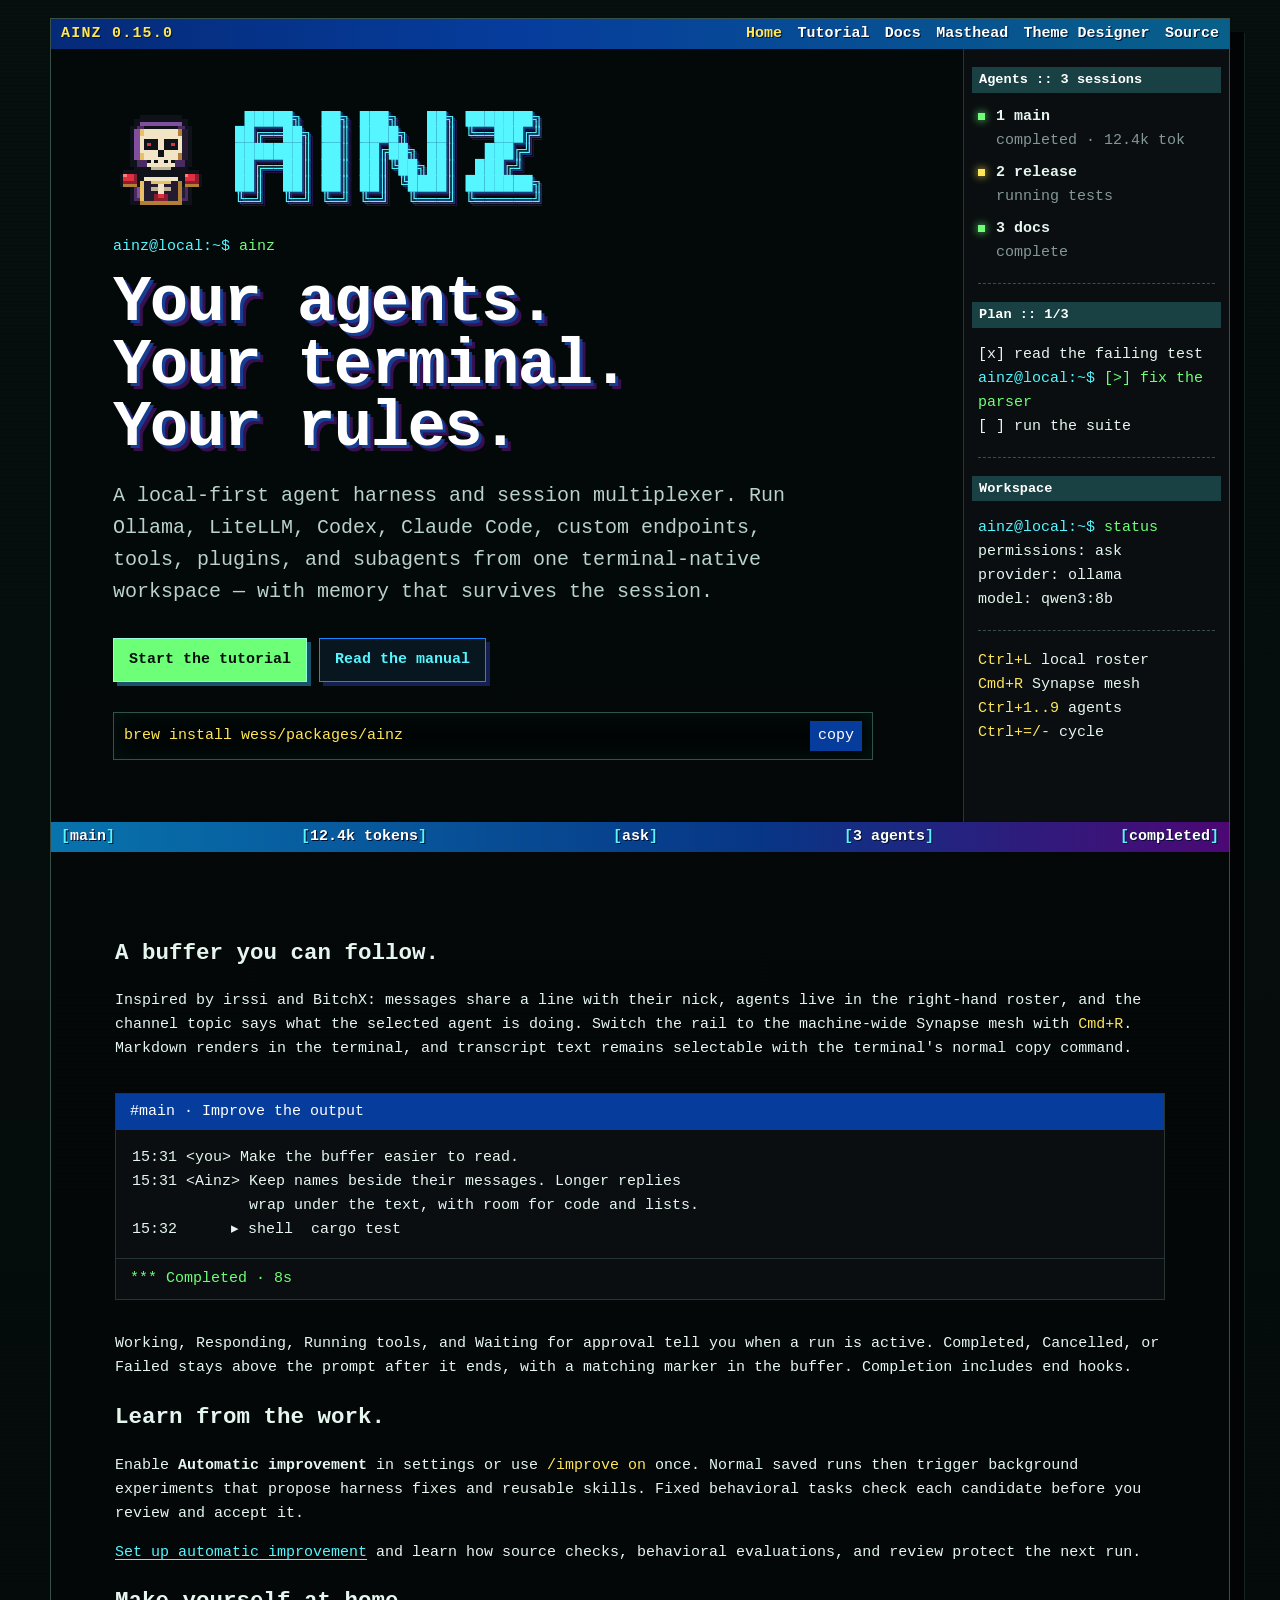
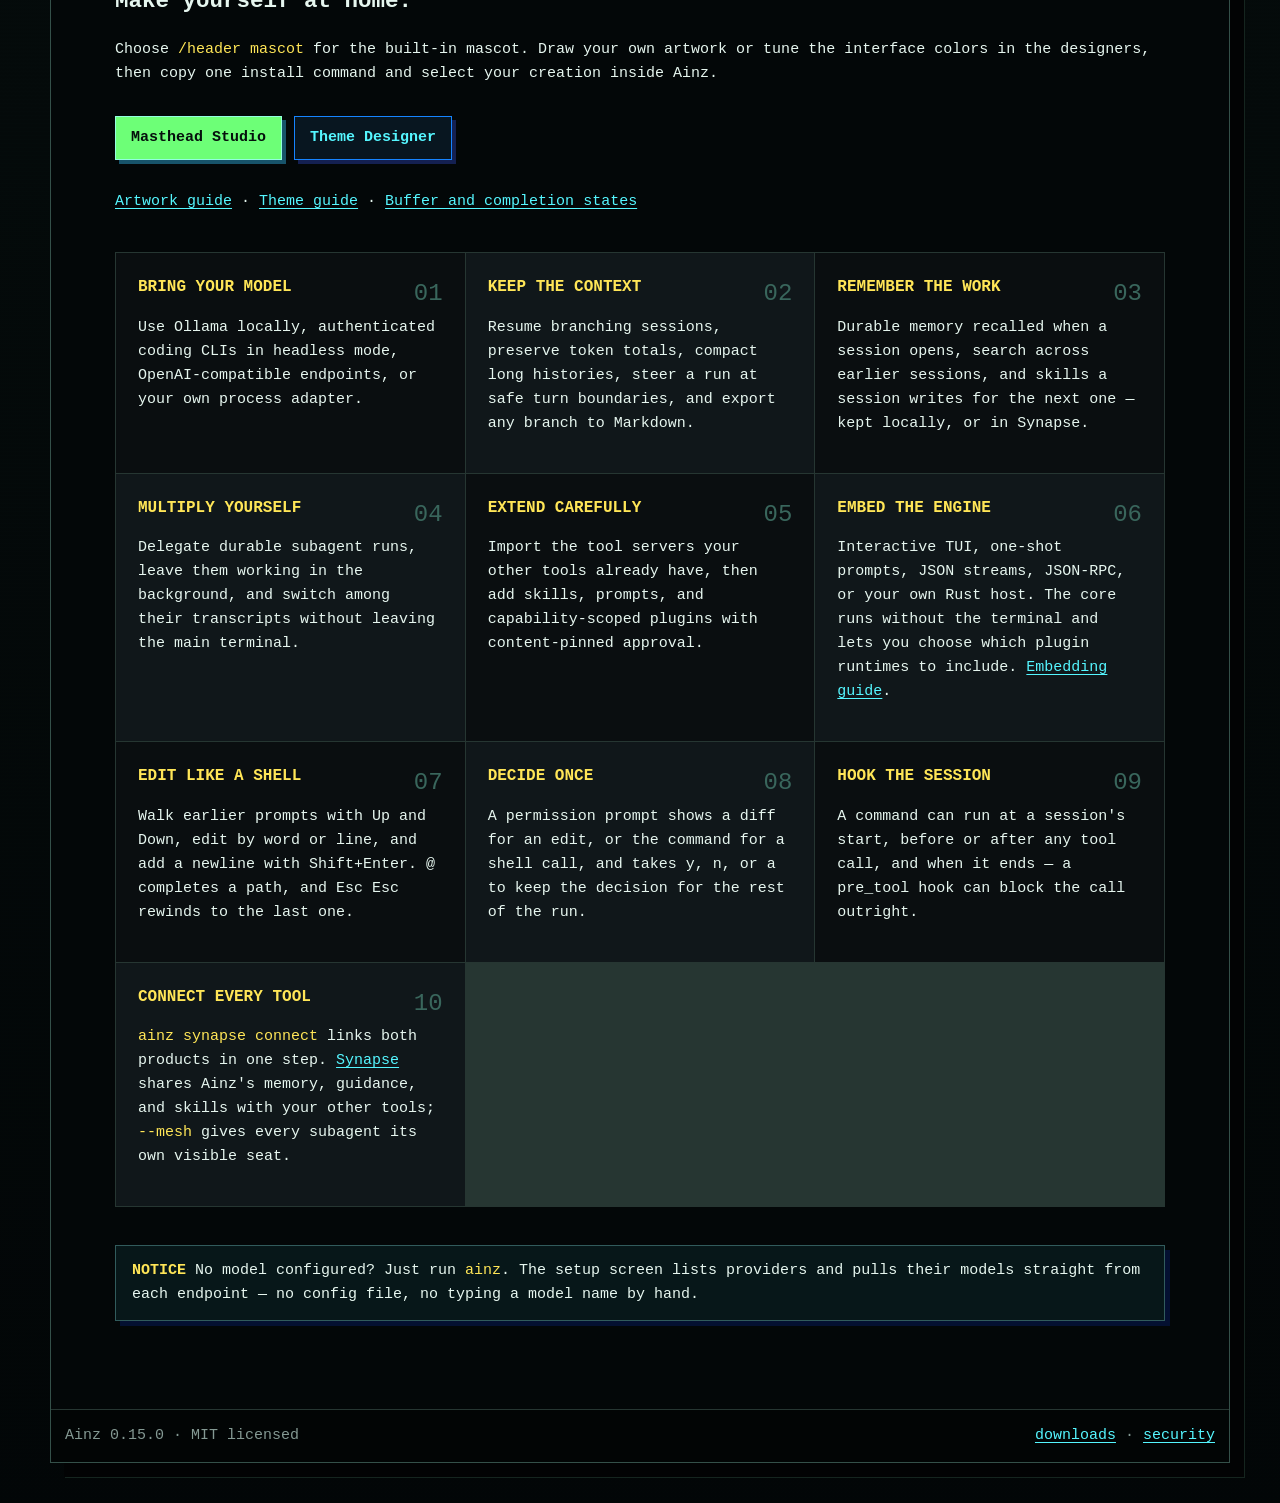
==== site/index.html @ be79015c "Release Ainz 0.15.0" ====
<!doctype html>
<html lang="en">
<head>
  <meta charset="utf-8">
  <meta name="viewport" content="width=device-width,initial-scale=1">
  <meta name="description" content="Ainz is a terminal-native agent harness and session multiplexer for local and hosted models.">
  <title>Ainz: terminal-native agent harness</title>
  <link rel="canonical" href="https://wess.io/ainz/">
  <link rel="stylesheet" href="assets/site.css">
  <link rel="icon" type="image/svg+xml" sizes="any" href="assets/favicon.svg">
</head>
<body>
  <a class="skip" href="#main">skip to content</a>
  <div class="shell">
    <div class="topline"><strong>AINZ 0.15.0</strong><nav aria-label="Main navigation"><a aria-current="page" href="./">Home</a><a href="tutorial/">Tutorial</a><a href="docs/">Docs</a><a href="masthead/">Masthead</a><a href="theme/">Theme Designer</a><a href="https://github.com/wess/ainz">Source</a></nav></div>
    <main id="main">
      <section class="hero">
        <div class="mainpane">
<div class="brand-art"><img src="assets/mascot.svg" width="96" height="96" alt="Ainz pixel mascot"><pre class="masthead" role="img" aria-label="Ainz">
 █████╗  ██╗ ███╗   ██╗ ███████╗
██╔══██╗ ██║ ████╗  ██║ ╚══███╔╝
███████║ ██║ ██╔██╗ ██║   ███╔╝ 
██╔══██║ ██║ ██║╚██╗██║  ███╔╝  
██║  ██║ ██║ ██║ ╚████║ ███████╗
╚═╝  ╚═╝ ╚═╝ ╚═╝  ╚═══╝ ╚══════╝</pre></div>
          <div class="prompt">ainz</div>
          <h1>Your agents.<br>Your terminal.<br>Your rules.</h1>
          <p class="lede">A local-first agent harness and session multiplexer. Run Ollama, LiteLLM, Codex, Claude Code, custom endpoints, tools, plugins, and subagents from one terminal-native workspace — with memory that survives the session.</p>
          <div class="actions"><a class="button" href="tutorial/">Start the tutorial</a><a class="button secondary" href="docs/">Read the manual</a></div>
          <div class="commandbox"><code>brew install wess/packages/ainz</code><button type="button" data-copy aria-label="Copy install command">copy</button></div>
        </div>
        <aside class="sidepane" aria-label="Agent roster preview">
          <h2>Agents :: 3 sessions</h2>
          <div class="agent"><div><b>1 main</b>completed · 12.4k tok</div></div>
          <div class="agent busy"><div><b>2 release</b>running tests</div></div>
          <div class="agent"><div><b>3 docs</b>complete</div></div>
          <hr class="side-rule">
          <h2>Plan :: 1/3</h2>
          <p>[x] read the failing test<br><span class="prompt">[&gt;] fix the parser</span><br>[ ] run the suite</p>
          <hr class="side-rule">
          <h2>Workspace</h2>
          <p><span class="prompt">status</span><br>permissions: ask<br>provider: ollama<br>model: qwen3:8b</p>
          <hr class="side-rule">
          <p><code>Ctrl+L</code> local roster<br><code>Cmd+R</code> Synapse mesh<br><code>Ctrl+1..9</code> agents<br><code>Ctrl+=/-</code> cycle</p>
        </aside>
      </section>
      <div class="statusline"><span>main</span><span>12.4k tokens</span><span>ask</span><span>3 agents</span><span>completed</span></div>
      <section class="content">
        <h2>A buffer you can follow.</h2>
        <p>Inspired by irssi and BitchX: messages share a line with their nick, agents live in the right-hand roster, and the channel topic says what the selected agent is doing. Switch the rail to the machine-wide Synapse mesh with <code>Cmd+R</code>. Markdown renders in the terminal, and transcript text remains selectable with the terminal's normal copy command.</p>
        <div class="buffer-example"><p class="buffer-topic">#main · Improve the output</p><pre>15:31 &lt;you&gt; Make the buffer easier to read.
15:31 &lt;Ainz&gt; Keep names beside their messages. Longer replies
             wrap under the text, with room for code and lists.
15:32      ▸ shell  cargo test</pre><p class="buffer-result">*** Completed · 8s</p></div>
        <p>Working, Responding, Running tools, and Waiting for approval tell you when a run is active. Completed, Cancelled, or Failed stays above the prompt after it ends, with a matching marker in the buffer. Completion includes end hooks.</p>
        <h2>Learn from the work.</h2>
        <p>Enable <strong>Automatic improvement</strong> in settings or use <code>/improve on</code> once. Normal saved runs then trigger background experiments that propose harness fixes and reusable skills. Fixed behavioral tasks check each candidate before you review and accept it.</p>
        <p><a href="docs/#improvement">Set up automatic improvement</a> and learn how source checks, behavioral evaluations, and review protect the next run.</p>
        <h2>Make yourself at home.</h2>
        <p>Choose <code>/header mascot</code> for the built-in mascot. Draw your own artwork or tune the interface colors in the designers, then copy one install command and select your creation inside Ainz.</p>
        <div class="actions"><a class="button" href="masthead/">Masthead Studio</a><a class="button secondary" href="theme/">Theme Designer</a></div>
        <p><a href="docs/#headers">Artwork guide</a> · <a href="docs/#themes">Theme guide</a> · <a href="docs/#interface">Buffer and completion states</a></p>
        <div class="grid">
          <article class="card"><span class="index" aria-hidden="true">01</span><h2>Bring your model</h2><p>Use Ollama locally, authenticated coding CLIs in headless mode, OpenAI-compatible endpoints, or your own process adapter.</p></article>
          <article class="card"><span class="index" aria-hidden="true">02</span><h2>Keep the context</h2><p>Resume branching sessions, preserve token totals, compact long histories, steer a run at safe turn boundaries, and export any branch to Markdown.</p></article>
          <article class="card"><span class="index" aria-hidden="true">03</span><h2>Remember the work</h2><p>Durable memory recalled when a session opens, search across earlier sessions, and skills a session writes for the next one — kept locally, or in Synapse.</p></article>
          <article class="card"><span class="index" aria-hidden="true">04</span><h2>Multiply yourself</h2><p>Delegate durable subagent runs, leave them working in the background, and switch among their transcripts without leaving the main terminal.</p></article>
          <article class="card"><span class="index" aria-hidden="true">05</span><h2>Extend carefully</h2><p>Import the tool servers your other tools already have, then add skills, prompts, and capability-scoped plugins with content-pinned approval.</p></article>
          <article class="card"><span class="index" aria-hidden="true">06</span><h2>Embed the engine</h2><p>Interactive TUI, one-shot prompts, JSON streams, JSON-RPC, or your own Rust host. The core runs without the terminal and lets you choose which plugin runtimes to include. <a href="docs/#embedding">Embedding guide</a>.</p></article>
          <article class="card"><span class="index" aria-hidden="true">07</span><h2>Edit like a shell</h2><p>Walk earlier prompts with Up and Down, edit by word or line, and add a newline with Shift+Enter. @ completes a path, and Esc Esc rewinds to the last one.</p></article>
          <article class="card"><span class="index" aria-hidden="true">08</span><h2>Decide once</h2><p>A permission prompt shows a diff for an edit, or the command for a shell call, and takes y, n, or a to keep the decision for the rest of the run.</p></article>
          <article class="card"><span class="index" aria-hidden="true">09</span><h2>Hook the session</h2><p>A command can run at a session's start, before or after any tool call, and when it ends — a pre_tool hook can block the call outright.</p></article>
          <article class="card"><span class="index" aria-hidden="true">10</span><h2>Connect every tool</h2><p><code>ainz synapse connect</code> links both products in one step. <a href="https://wess.io/synapse/">Synapse</a> shares Ainz's memory, guidance, and skills with your other tools; <code>--mesh</code> gives every subagent its own visible seat.</p></article>
        </div>
        <div class="callout">No model configured? Just run <code>ainz</code>. The setup screen lists providers and pulls their models straight from each endpoint — no config file, no typing a model name by hand.</div>
      </section>
    </main>
    <footer><span>Ainz 0.15.0 · MIT licensed</span><span><a href="https://github.com/wess/ainz/releases">downloads</a> · <a href="docs/#security">security</a></span></footer>
  </div>
  <script src="assets/site.js"></script>
</body>
</html>
---- site/assets/site.css ----
:root {
  --black: #050708;
  --panel: #0a0e10;
  --panel-2: #10171a;
  --blue: #063d9d;
  --blue-hi: #1684ff;
  --cyan: #55f6ff;
  --green: #6dff77;
  --yellow: #ffe657;
  --magenta: #ff63e6;
  --red: #ff5f65;
  --white: #e6f6ef;
  --muted: #849993;
  --line: #263632;
  --shadow: #001935;
  --mono: "SFMono-Regular", "Cascadia Mono", "Liberation Mono", Menlo, monospace;
}

* { box-sizing: border-box; }

html { scroll-behavior: smooth; }

body {
  margin: 0;
  color: var(--white);
  background:
    linear-gradient(rgba(7, 18, 16, .72), rgba(2, 6, 7, .94)),
    repeating-linear-gradient(0deg, transparent 0 3px, rgba(99, 255, 190, .025) 3px 4px),
    var(--black);
  font: 15px/1.6 var(--mono);
  min-height: 100vh;
}

a { color: var(--cyan); text-decoration-thickness: 1px; text-underline-offset: 3px; }
a:hover { color: #fff; background: #064d83; }
a:focus-visible, button:focus-visible { outline: 2px solid var(--yellow); outline-offset: 3px; }
code { color: var(--yellow); font-family: inherit; }

.skip { position: fixed; left: 1rem; top: -5rem; z-index: 20; padding: .5rem 1rem; background: var(--yellow); color: #000; }
.skip:focus { top: 1rem; }

.shell { width: min(1180px, calc(100% - 28px)); margin: 18px auto 40px; border: 1px solid #345049; box-shadow: 14px 14px 0 #020304, 15px 15px 0 #15251f; background: rgba(4, 8, 9, .96); }

.topline, .statusline {
  display: flex;
  align-items: center;
  gap: 1rem;
  min-height: 28px;
  padding: 3px 10px;
  color: #fff;
  background: linear-gradient(90deg, #052a78 0%, var(--blue) 40%, #086089 100%);
  font-weight: 700;
  text-shadow: 1px 1px #00112f;
}
.topline strong { color: var(--yellow); letter-spacing: .08em; }
.topline nav { display: flex; gap: 1.1rem; margin-left: auto; }
.topline a { color: #fff; text-decoration: none; }
.topline a[aria-current="page"] { color: var(--yellow); }
.statusline { justify-content: space-between; background: linear-gradient(90deg, #0873ad, #073686 60%, #4c0875); }
.statusline span::before { content: "["; color: var(--cyan); }
.statusline span::after { content: "]"; color: var(--cyan); }

.hero { display: grid; grid-template-columns: minmax(0, 1fr) 265px; min-height: 560px; }
.mainpane { min-width: 0; padding: clamp(22px, 5vw, 62px); border-right: 1px solid var(--line); }
.sidepane { padding: 18px 14px; background: var(--panel); }
.sidepane h2 { color: #fff; background: #194043; font-size: .85rem; margin: 0 -6px 12px; padding: 2px 7px; }
.agent { display: grid; grid-template-columns: 10px 1fr; gap: 8px; margin: 8px 0; color: var(--muted); }
.agent::before { content: ""; width: 7px; height: 7px; margin-top: 8px; background: var(--green); box-shadow: 0 0 8px var(--green); }
.agent.busy::before { background: var(--yellow); box-shadow: 0 0 8px var(--yellow); }
.agent b { display: block; color: var(--white); }
.side-rule { border: 0; border-top: 1px dashed #385049; margin: 18px 0; }

.masthead { margin: 0 0 26px; color: var(--cyan); font-weight: 900; font-size: clamp(7px, 1.35vw, 16px); line-height: 1.02; white-space: pre; letter-spacing: 0; text-shadow: 2px 2px #12427b, 4px 4px #241045; overflow: hidden; }
.prompt { color: var(--green); }
.prompt::before { content: "ainz@local:~$ "; color: var(--cyan); }
h1 { max-width: 850px; margin: 13px 0 18px; font-size: clamp(2rem, 5vw, 4.8rem); line-height: .98; letter-spacing: -.025em; color: #fff; text-shadow: 3px 3px #153d92, 6px 6px #381050; }
.lede { max-width: 720px; font-size: clamp(1rem, 2vw, 1.25rem); color: #b9d2cb; }

.actions { display: flex; flex-wrap: wrap; gap: 12px; margin: 30px 0; }
.button { display: inline-block; border: 1px solid #93ffdf; padding: 9px 15px; color: #05100c; background: var(--green); font-weight: 800; text-decoration: none; box-shadow: 4px 4px 0 #17536a; }
.button.secondary { color: var(--cyan); background: #081620; border-color: var(--blue-hi); box-shadow: 4px 4px 0 #142051; }
.button:hover { color: #000; background: #fff; }

.commandbox { display: grid; grid-template-columns: auto 1fr auto; gap: 8px; align-items: center; max-width: 760px; border: 1px solid #315448; background: #020505; padding: 8px 10px; box-shadow: inset 0 0 24px rgba(12, 93, 72, .18); }
.commandbox code { overflow-x: auto; white-space: nowrap; }
.commandbox button { border: 0; color: #fff; background: var(--blue); font: inherit; cursor: pointer; padding: 3px 8px; }

.content { padding: clamp(26px, 5vw, 68px); }
.content > h1, .content > header h1 { margin-top: 0; }
.eyebrow { color: var(--magenta); text-transform: uppercase; letter-spacing: .16em; font-weight: bold; }
.grid { display: grid; grid-template-columns: repeat(3, minmax(0, 1fr)); gap: 1px; margin: 38px 0; background: var(--line); border: 1px solid var(--line); }
.card { min-height: 210px; padding: 22px; background: var(--panel); }
.card:nth-child(even) { background: var(--panel-2); }
.card h2 { margin-top: 0; color: var(--yellow); font-size: 1rem; text-transform: uppercase; }
.card .index { float: right; color: #39665c; font-size: 1.5rem; }

.split { display: grid; grid-template-columns: 220px minmax(0, 1fr); gap: clamp(24px, 5vw, 70px); }
.toc { position: sticky; top: 20px; align-self: start; border-left: 3px solid var(--blue); padding-left: 14px; }
.toc a { display: block; padding: 4px 0; color: #a5cfc6; }
.doc h2 { color: var(--cyan); margin-top: 3rem; border-bottom: 1px dashed #315047; padding-bottom: .25rem; }
.doc h3 { color: var(--yellow); margin-top: 2rem; }
.doc pre { overflow-x: auto; border-left: 3px solid var(--magenta); padding: 14px 16px; background: #020606; color: var(--white); }
.doc table { width: 100%; border-collapse: collapse; display: block; overflow-x: auto; }
.doc th, .doc td { padding: 8px 12px; border: 1px solid var(--line); text-align: left; }
.doc th { color: var(--yellow); background: #0b2020; }
.callout { margin: 24px 0; border: 1px solid #315b5c; padding: 13px 16px; background: #071719; box-shadow: 5px 5px 0 #041031; }
.callout::before { content: "NOTICE "; color: var(--yellow); font-weight: bold; }

.step { display: grid; grid-template-columns: 46px minmax(0, 1fr); gap: 14px; margin: 30px 0; }
.stepnum { width: 38px; height: 38px; display: grid; place-items: center; border: 1px solid var(--cyan); color: var(--yellow); background: #07234b; font-weight: bold; box-shadow: 4px 4px 0 #2e0e4d; }
.step h2 { margin: 4px 0 12px; border: 0; }

footer { display: flex; flex-wrap: wrap; justify-content: space-between; gap: 10px; border-top: 1px solid var(--line); padding: 14px; color: var(--muted); background: #020505; }

@media (max-width: 800px) {
  .shell { width: calc(100% - 16px); margin-top: 8px; box-shadow: 7px 7px #020304; }
  .topline { align-items: flex-start; flex-direction: column; gap: 3px; }
  .topline nav { margin-left: 0; width: 100%; overflow-x: auto; }
  .hero { grid-template-columns: 1fr; }
  .mainpane { border-right: 0; }
  .sidepane { display: none; }
  .grid { grid-template-columns: 1fr; }
  .split { grid-template-columns: minmax(0, 1fr); }
  .toc { position: static; columns: 2; }
  .statusline span:nth-child(n+3) { display: none; }
}

@media (prefers-reduced-motion: reduce) { html { scroll-behavior: auto; } }

/* masthead studio */
.studio { display: grid; gap: 1rem; }
.studio h2 { margin: 1rem 0 0; }
.toolbar { display: flex; flex-wrap: wrap; gap: 0.75rem 1.25rem; align-items: center; }
.toolbar label { display: inline-flex; align-items: center; gap: 0.4rem; color: var(--muted); }
.toolbar input[type="text"], .toolbar input[type="number"], .toolbar select { background: #05070a; color: var(--white); border: 1px solid var(--line); padding: 0.3rem 0.5rem; font: inherit; }
.toolbar input[type="number"] { width: 5rem; }
.toolbar input[type="color"] { width: 2.4rem; height: 1.8rem; padding: 0; border: 1px solid var(--line); background: none; }
.tools { display: inline-flex; gap: 0.25rem; }
.tools button, .swatch { font: inherit; cursor: pointer; }
.tools button { background: #05070a; color: var(--white); border: 1px solid var(--line); padding: 0.3rem 0.7rem; }
.tools button.selected { background: var(--blue); color: #fff; }
.palette { display: flex; flex-wrap: wrap; gap: 0.3rem; }
.swatch { width: 1.6rem; height: 1.6rem; border: 2px solid transparent; }
.swatch.selected { border-color: #fff; }
.gridwrap { overflow: auto; border: 1px solid var(--line); max-width: 100%; }
#grid { display: block; image-rendering: pixelated; touch-action: none; cursor: crosshair; }
.studio-preview { background: #000; padding: 0.5rem; overflow-x: auto; border: 1px solid var(--line); }
#preview { display: block; image-rendering: pixelated; }
.hint { color: var(--muted); }
.hint.error { color: var(--magenta); }
.actions label.button input { display: none; }

/* the studio keeps drawing and delivery visible together */
.studio-page { padding: clamp(20px, 3vw, 38px); }
.studio-heading { display: flex; align-items: baseline; justify-content: space-between; gap: 20px; }
.studio-heading h1 { font-size: clamp(2.2rem, 5vw, 3.6rem); letter-spacing: -.025em; margin-bottom: 12px; }
.studio-heading .lede { margin: 0; }
.studio-intro { max-width: 76ch; margin: 24px 0 34px; color: #b9d2cb; }
.studio { grid-template-columns: minmax(0, 1fr) minmax(290px, 340px); gap: 32px; align-items: start; }
.studio-editor, .studio-delivery, .studio-delivery section { min-width: 0; }
.studio-delivery { position: sticky; top: 18px; border-left: 1px solid var(--line); padding-left: 26px; }
.studio h2 { font-size: 1.05rem; margin: 0 0 18px; color: var(--yellow); }
.section-line { display: flex; align-items: baseline; justify-content: space-between; gap: 12px; }
.section-line span { font-size: .75rem; color: var(--muted); text-align: right; }
.studio .toolbar, .starter-row { margin-bottom: 16px; }
.starter-row { display: flex; flex-wrap: wrap; gap: 8px; padding-bottom: 18px; border-bottom: 1px solid var(--line); }
.studio button, .studio select, .studio input { font: inherit; }
.studio button { cursor: pointer; }
.studio button:not(.button):not(.swatch) { background: var(--panel-2); color: var(--white); border: 1px solid #45615a; padding: 7px 10px; }
.studio .tools button.selected { background: var(--blue); border-color: var(--blue-hi); }
.studio .tools { flex-wrap: wrap; }
.studio button:hover:not(:disabled) { border-color: var(--cyan); }
.studio button:disabled { opacity: .45; cursor: not-allowed; box-shadow: none; }
.studio input, .studio select { max-width: 100%; color: var(--white); background: var(--panel); border: 1px solid #45615a; padding: 7px 8px; }
.studio input[type="text"] { min-width: 0; width: 100%; }
.studio .toolbar input[type="text"] { width: 10rem; }
.studio .toolbar label { color: #b9d2cb; }
.studio .palette { margin-bottom: 18px; max-height: 100px; overflow: auto; }
.studio .swatch { width: 28px; height: 28px; }
.studio .gridwrap { min-height: 220px; max-height: 580px; background: #10171a; padding: 12px; }
.studio #grid { margin: auto; }
.studio .hint { font-size: .8rem; margin: 10px 0 18px; line-height: 1.55; }
.preview-topic { background: var(--blue); color: #fff; font-size: .8rem; padding: 4px 10px; }
.studio-preview { border-top: 0; background: #10171a; min-height: 140px; display: grid; align-items: center; }
#preview { max-width: 100%; height: auto; margin: auto; }
.install-panel { margin-top: 28px; padding-top: 24px; border-top: 1px solid var(--line); }
.install-panel > label { display: block; margin-bottom: 6px; }
.install-options { display: flex; flex-wrap: wrap; gap: 10px; margin: 18px 0; }
.install-options label { display: grid; gap: 6px; font-size: .85rem; }
.install-panel .button { width: 100%; box-shadow: none; padding: 12px; }
.install-panel .commandbox { grid-template-columns: minmax(0, 1fr) auto; }
.install-panel details { font-size: .8rem; }
.install-panel summary { color: var(--cyan); cursor: pointer; }
#install { white-space: pre-wrap; overflow-wrap: anywhere; max-height: 180px; overflow: auto; background: #050708; padding: 12px; }
.next-step { margin-bottom: 8px; }
.download-actions { display: flex; flex-wrap: wrap; gap: 8px; }
#notice { color: var(--green); font-size: .8rem; min-height: 2.5em; }
.studio-notes { margin-top: 52px; padding-top: 24px; border-top: 1px solid var(--line); max-width: 76ch; }
.studio-notes h2 { color: var(--cyan); font-size: 1.2rem; }
.brand-art { display: flex; align-items: center; gap: 26px; margin-bottom: 26px; }
.brand-art .masthead { margin: 0; }
.brand-art img { width: 96px; height: 96px; image-rendering: pixelated; flex: 0 0 auto; }
.buffer-example { border: 1px solid var(--line); background: var(--panel); margin: 32px 0; }
.buffer-example .buffer-topic { margin: 0; padding: 6px 14px; background: var(--blue); color: #fff; }
.buffer-example pre { overflow: auto; padding: 16px; margin: 0; color: var(--white); }
.buffer-example .buffer-result { color: var(--green); padding: 8px 14px; margin: 0; border-top: 1px solid var(--line); }
.doc code { overflow-wrap: anywhere; }
.doc pre code { overflow-wrap: normal; }
.commandbox { grid-template-columns: minmax(0, 1fr) auto; }
input:focus-visible, select:focus-visible, summary:focus-visible, canvas:focus-visible, pre:focus-visible { outline: 2px solid var(--yellow); outline-offset: 3px; }
::selection { background: var(--blue); color: #fff; }
input, textarea { caret-color: var(--cyan); }
* { scrollbar-color: #45615a var(--panel); }
@media (max-width: 960px) {
  .studio { grid-template-columns: minmax(0, 1fr); }
  .studio-delivery { position: static; padding: 26px 0 0; border-left: 0; border-top: 1px solid var(--line); }
  .studio-heading { display: block; }
  .studio-heading > a { display: inline-block; margin-top: 14px; }
}
@media (max-width: 480px) {
  .studio .toolbar { gap: 12px; }
  .section-line { display: block; margin-bottom: 18px; }
  .section-line h2 { margin-bottom: 6px; }
  .brand-art { gap: 12px; }
  .brand-art img { width: 64px; height: 64px; }
}

/* theme colors are scoped to the preview, leaving the designer readable */
.theme-studio { grid-template-columns: minmax(0, 1fr) minmax(270px, 300px); }
.theme-preview { background: var(--theme-background); color: var(--theme-text); border: 1px solid var(--theme-border); font-size: 12px; line-height: 1.65; }
.theme-topic { padding: 5px 10px; }
.theme-selected { background: var(--theme-bar); color: var(--theme-bar_text); }
.theme-bar { background: var(--theme-bar); color: var(--theme-bar_text); padding: 5px 10px; }
.theme-body { display: grid; grid-template-columns: minmax(0, 1fr) 100px; }
.theme-buffer { padding: 12px 10px; min-width: 0; }
.theme-buffer p { display: grid; grid-template-columns: 5ch minmax(0, 1fr); gap: 8px; margin: 0 0 8px; }
.theme-buffer time, .theme-muted { color: var(--theme-muted); }
.theme-buffer code { color: var(--theme-special); }
.theme-accent { color: var(--theme-accent); }
.theme-bright { color: var(--theme-bright); }
.theme-info { color: var(--theme-info); }
.theme-warning { color: var(--theme-warning); }
.theme-error { color: var(--theme-error); }
.theme-success { color: var(--theme-success); }
.theme-text { color: var(--theme-text); }
.theme-roster { border-left: 1px solid var(--theme-border); padding: 12px 10px; }
.theme-roster p { margin: 12px 0 0; }
.theme-roster img { display: block; margin: 22px auto 0; image-rendering: pixelated; }
.theme-input { padding: 8px 10px; }
.terminal-default { display: flex; align-items: center; gap: 8px; margin: 22px 0 14px; }
.color-fields { display: grid; grid-template-columns: repeat(2, minmax(0, 1fr)); gap: 0 20px; }
.color-field { display: grid; grid-template-columns: 34px minmax(0, 1fr); gap: 8px; padding: 12px 0; border-top: 1px solid var(--line); cursor: pointer; }
.color-field input[type="color"] { width: 32px; height: 32px; padding: 1px; grid-row: span 2; cursor: pointer; }
.color-field strong { display: block; font-size: .9rem; }
.color-field small { display: block; color: var(--muted); font-size: .75rem; }
.color-field code { font-size: .8rem; }
.theme-install { margin-top: 0; padding-top: 0; border-top: 0; }
#copytext { width: 100%; height: 160px; margin-top: 12px; background: var(--panel); color: var(--white); font: inherit; }
.topline nav a { white-space: nowrap; }
.topline nav { gap: clamp(.55rem, 1.2vw, 1.1rem); }
@media (max-width: 960px) { .theme-studio { grid-template-columns: minmax(0, 1fr); } }
@media (max-width: 480px) {
  .theme-body { grid-template-columns: minmax(0, 1fr) 74px; }
  .theme-roster { padding: 10px 6px; }
  .theme-buffer { padding: 10px 6px; }
  .theme-buffer p { grid-template-columns: minmax(0, 1fr); gap: 0; }
  .color-fields { grid-template-columns: minmax(0, 1fr); }
}
@media (max-width: 800px) {
  .topline nav { flex-wrap: wrap; overflow: visible; gap: 3px 14px; padding-bottom: 4px; }
}
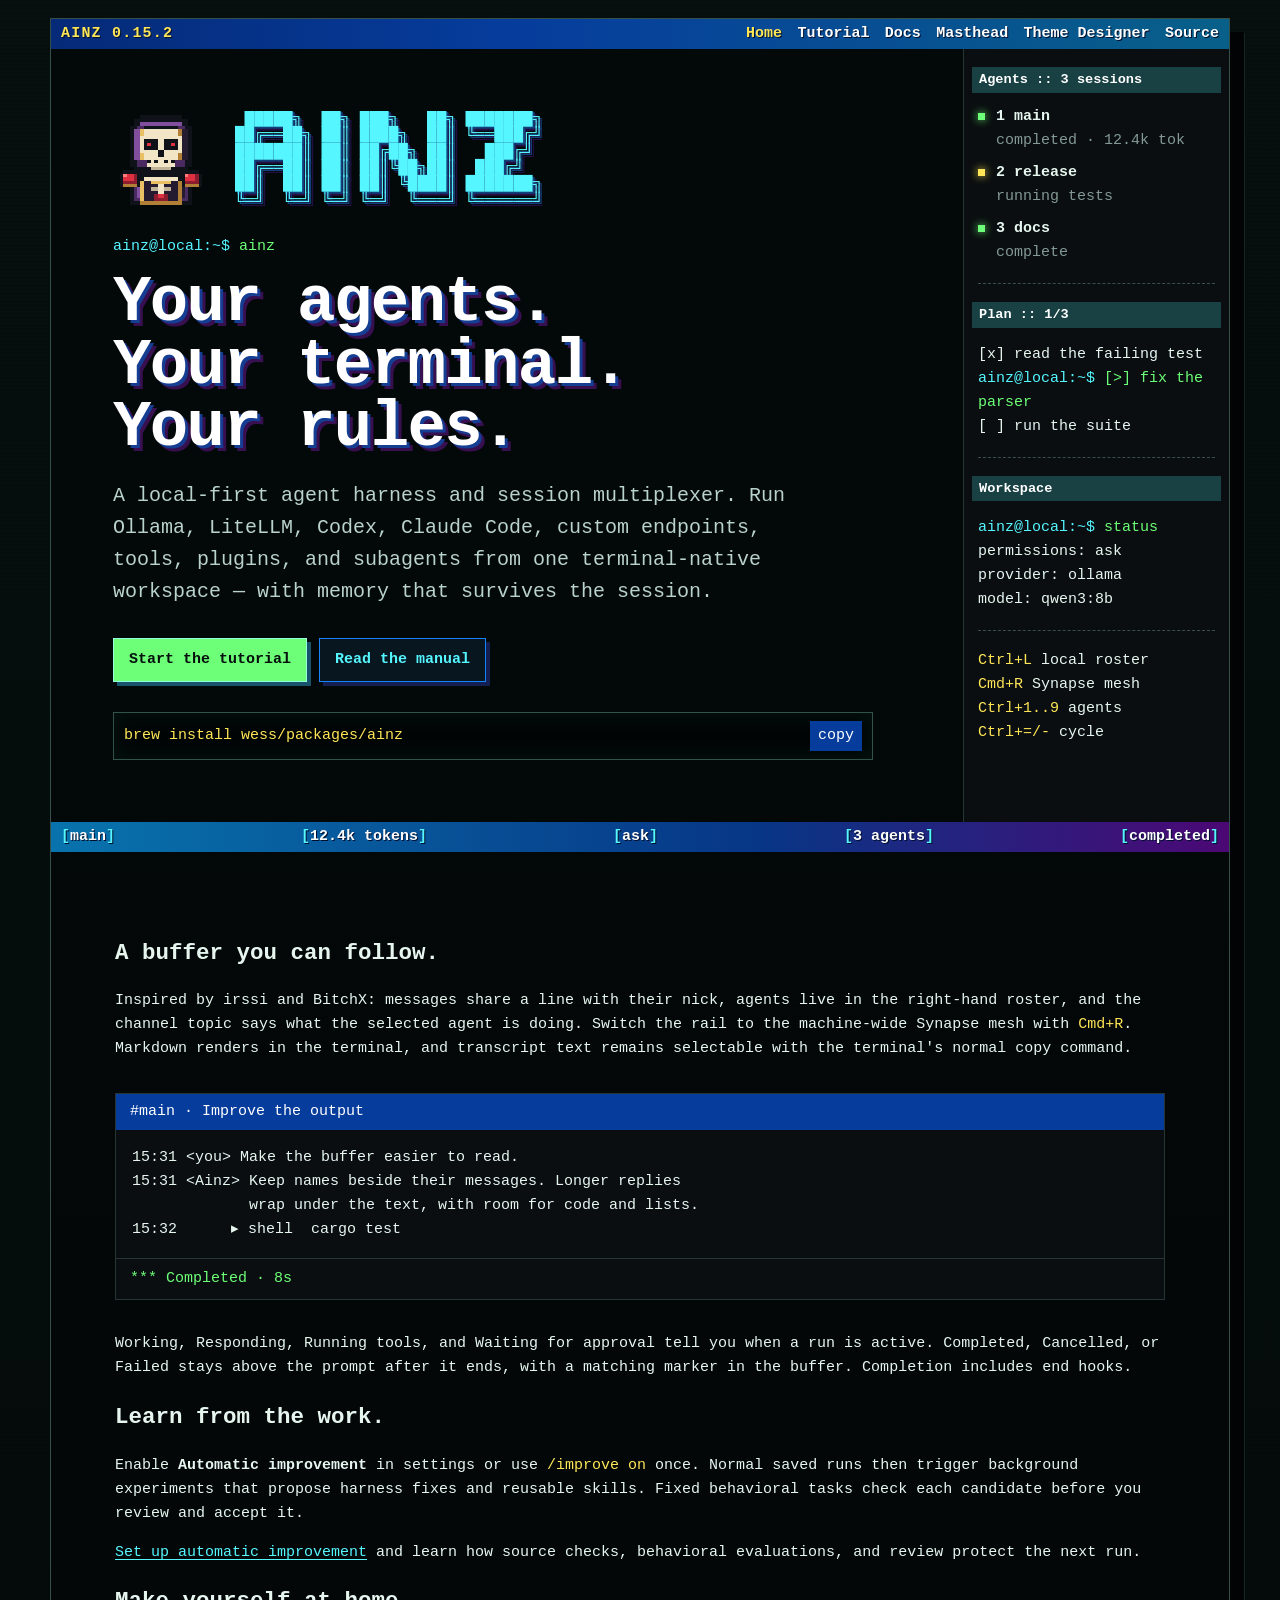
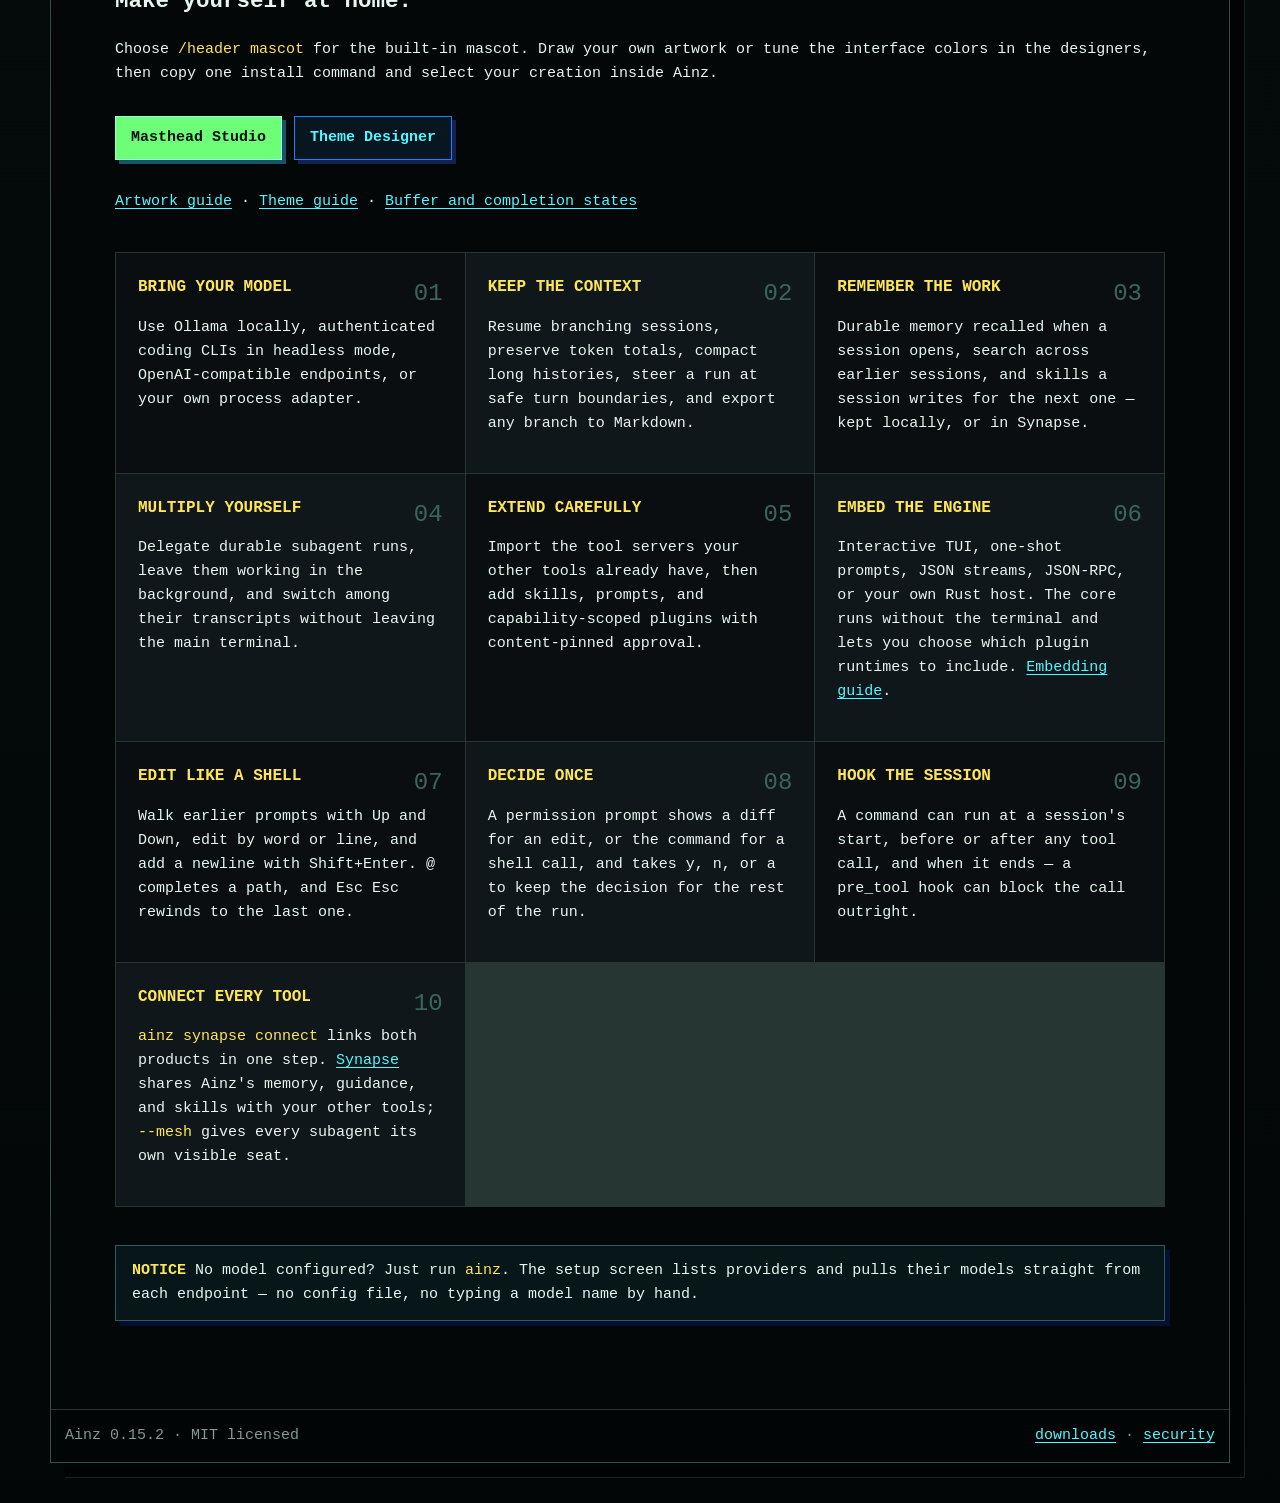
==== commit fd4f2a84: "doc update" ====
--- a/site/index.html
+++ b/site/index.html
@@ -12,7 +12,7 @@
 <body>
   <a class="skip" href="#main">skip to content</a>
   <div class="shell">
-    <div class="topline"><strong>AINZ 0.15.0</strong><nav aria-label="Main navigation"><a aria-current="page" href="./">Home</a><a href="tutorial/">Tutorial</a><a href="docs/">Docs</a><a href="masthead/">Masthead</a><a href="theme/">Theme Designer</a><a href="https://github.com/wess/ainz">Source</a></nav></div>
+    <div class="topline"><strong>AINZ 0.15.2</strong><nav aria-label="Main navigation"><a aria-current="page" href="./">Home</a><a href="tutorial/">Tutorial</a><a href="docs/">Docs</a><a href="masthead/">Masthead</a><a href="theme/">Theme Designer</a><a href="https://github.com/wess/ainz">Source</a></nav></div>
     <main id="main">
       <section class="hero">
         <div class="mainpane">
@@ -75,7 +75,7 @@
         <div class="callout">No model configured? Just run <code>ainz</code>. The setup screen lists providers and pulls their models straight from each endpoint — no config file, no typing a model name by hand.</div>
       </section>
     </main>
-    <footer><span>Ainz 0.15.0 · MIT licensed</span><span><a href="https://github.com/wess/ainz/releases">downloads</a> · <a href="docs/#security">security</a></span></footer>
+    <footer><span>Ainz 0.15.2 · MIT licensed</span><span><a href="https://github.com/wess/ainz/releases">downloads</a> · <a href="docs/#security">security</a></span></footer>
   </div>
   <script src="assets/site.js"></script>
 </body>
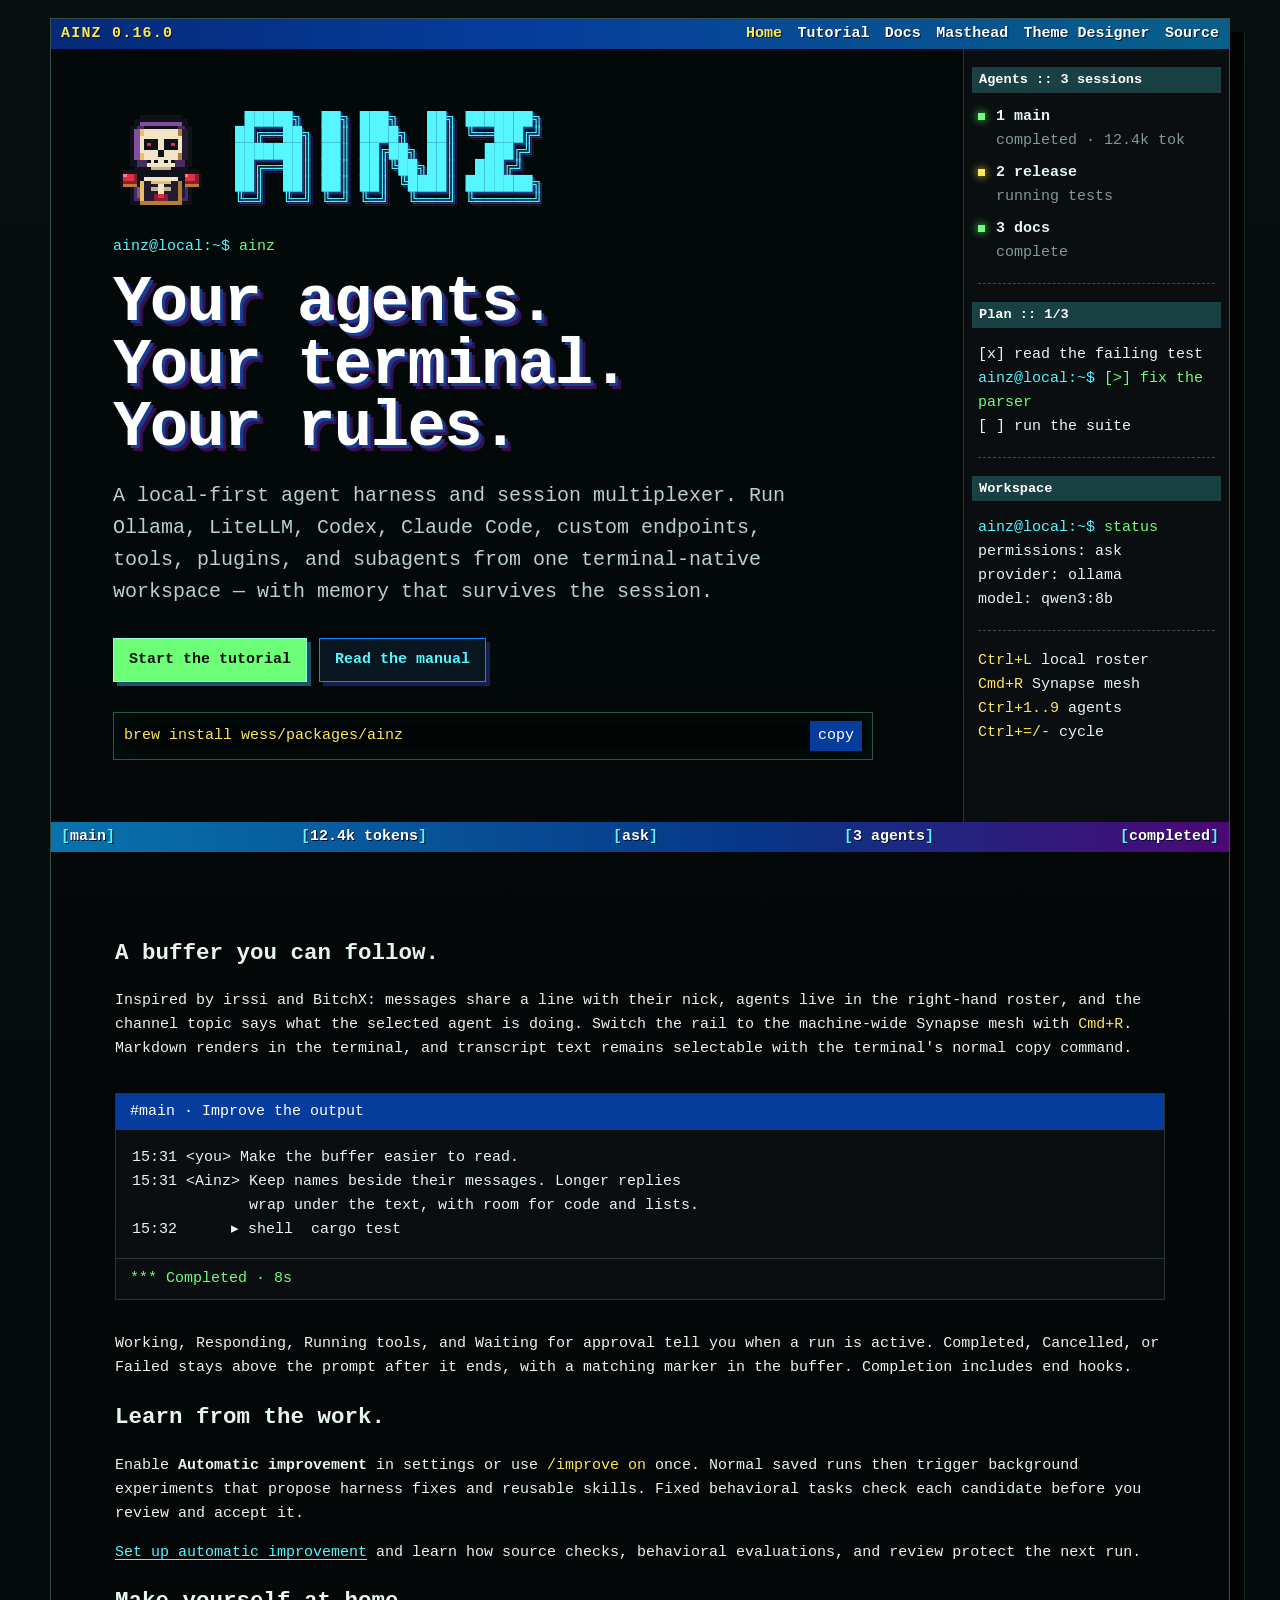
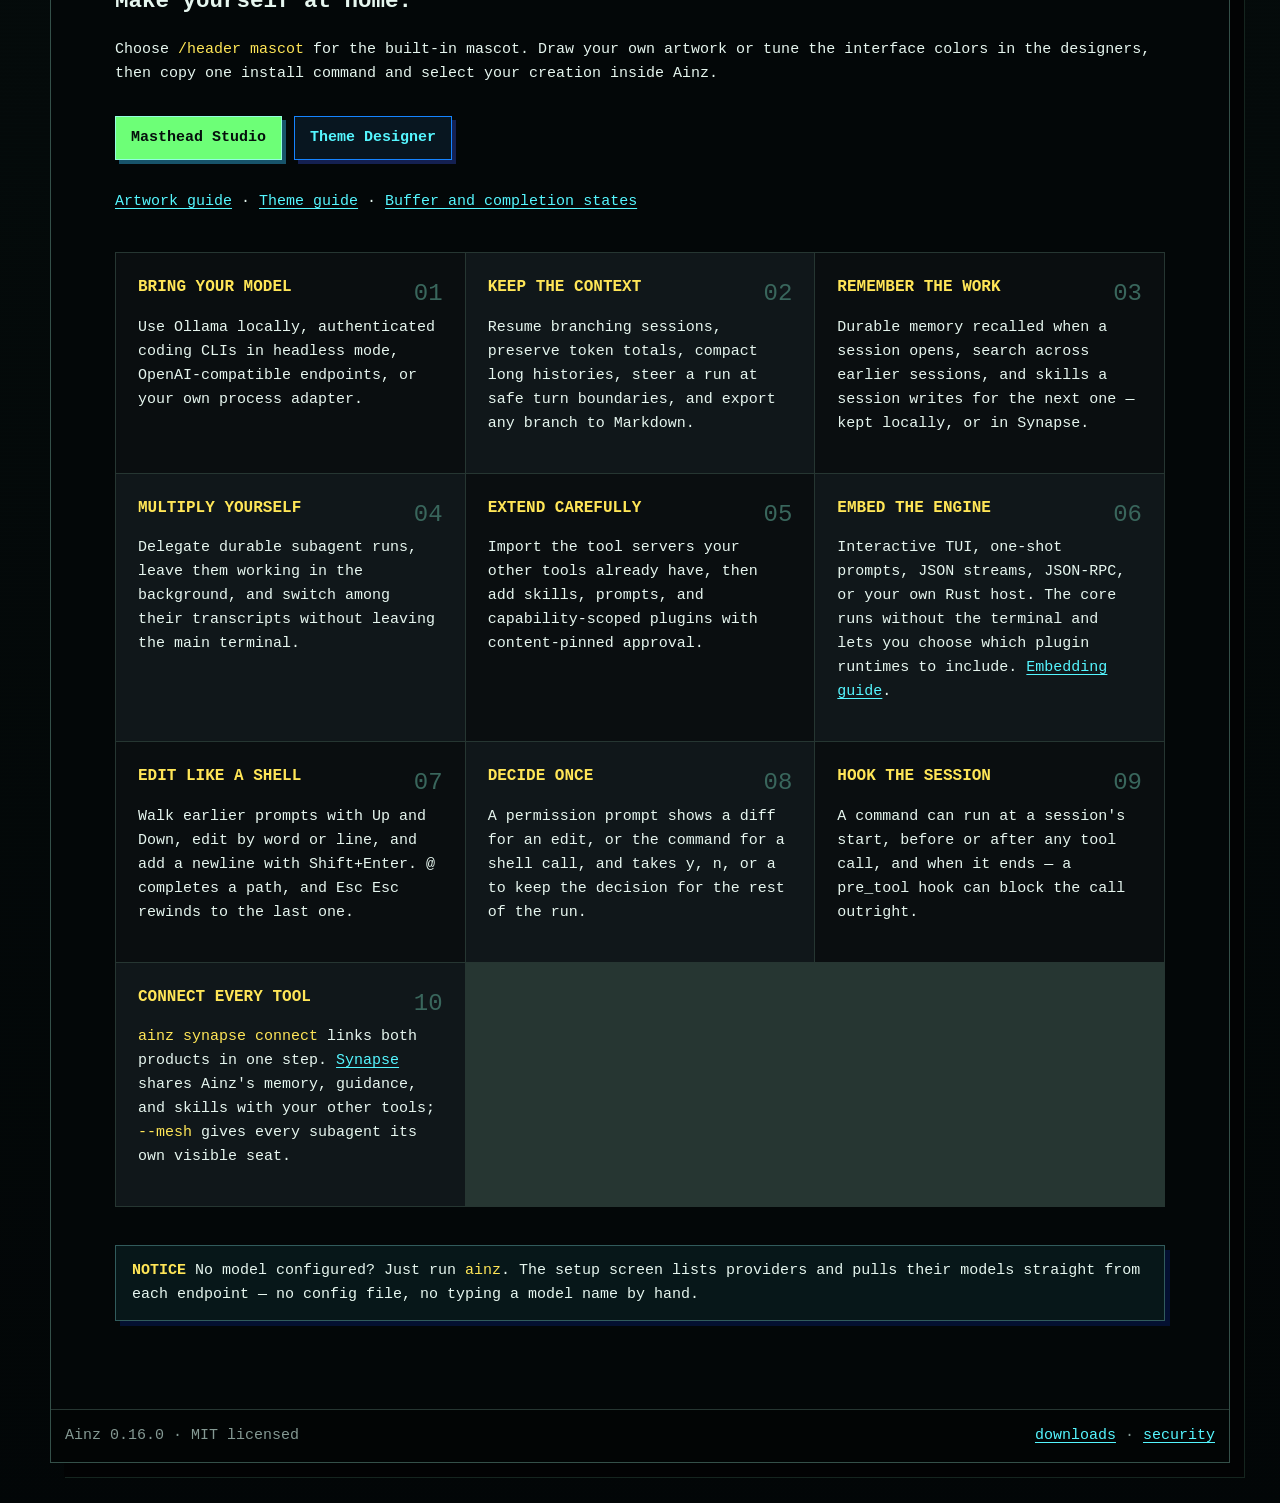
==== commit 0160d2ec: "Release Ainz 0.16.0 Add self-updating. The interface checks for a release once a day: an installer c" ====
--- a/site/index.html
+++ b/site/index.html
@@ -12,7 +12,7 @@
 <body>
   <a class="skip" href="#main">skip to content</a>
   <div class="shell">
-    <div class="topline"><strong>AINZ 0.15.2</strong><nav aria-label="Main navigation"><a aria-current="page" href="./">Home</a><a href="tutorial/">Tutorial</a><a href="docs/">Docs</a><a href="masthead/">Masthead</a><a href="theme/">Theme Designer</a><a href="https://github.com/wess/ainz">Source</a></nav></div>
+    <div class="topline"><strong>AINZ 0.16.0</strong><nav aria-label="Main navigation"><a aria-current="page" href="./">Home</a><a href="tutorial/">Tutorial</a><a href="docs/">Docs</a><a href="masthead/">Masthead</a><a href="theme/">Theme Designer</a><a href="https://github.com/wess/ainz">Source</a></nav></div>
     <main id="main">
       <section class="hero">
         <div class="mainpane">
@@ -75,7 +75,7 @@
         <div class="callout">No model configured? Just run <code>ainz</code>. The setup screen lists providers and pulls their models straight from each endpoint — no config file, no typing a model name by hand.</div>
       </section>
     </main>
-    <footer><span>Ainz 0.15.2 · MIT licensed</span><span><a href="https://github.com/wess/ainz/releases">downloads</a> · <a href="docs/#security">security</a></span></footer>
+    <footer><span>Ainz 0.16.0 · MIT licensed</span><span><a href="https://github.com/wess/ainz/releases">downloads</a> · <a href="docs/#security">security</a></span></footer>
   </div>
   <script src="assets/site.js"></script>
 </body>
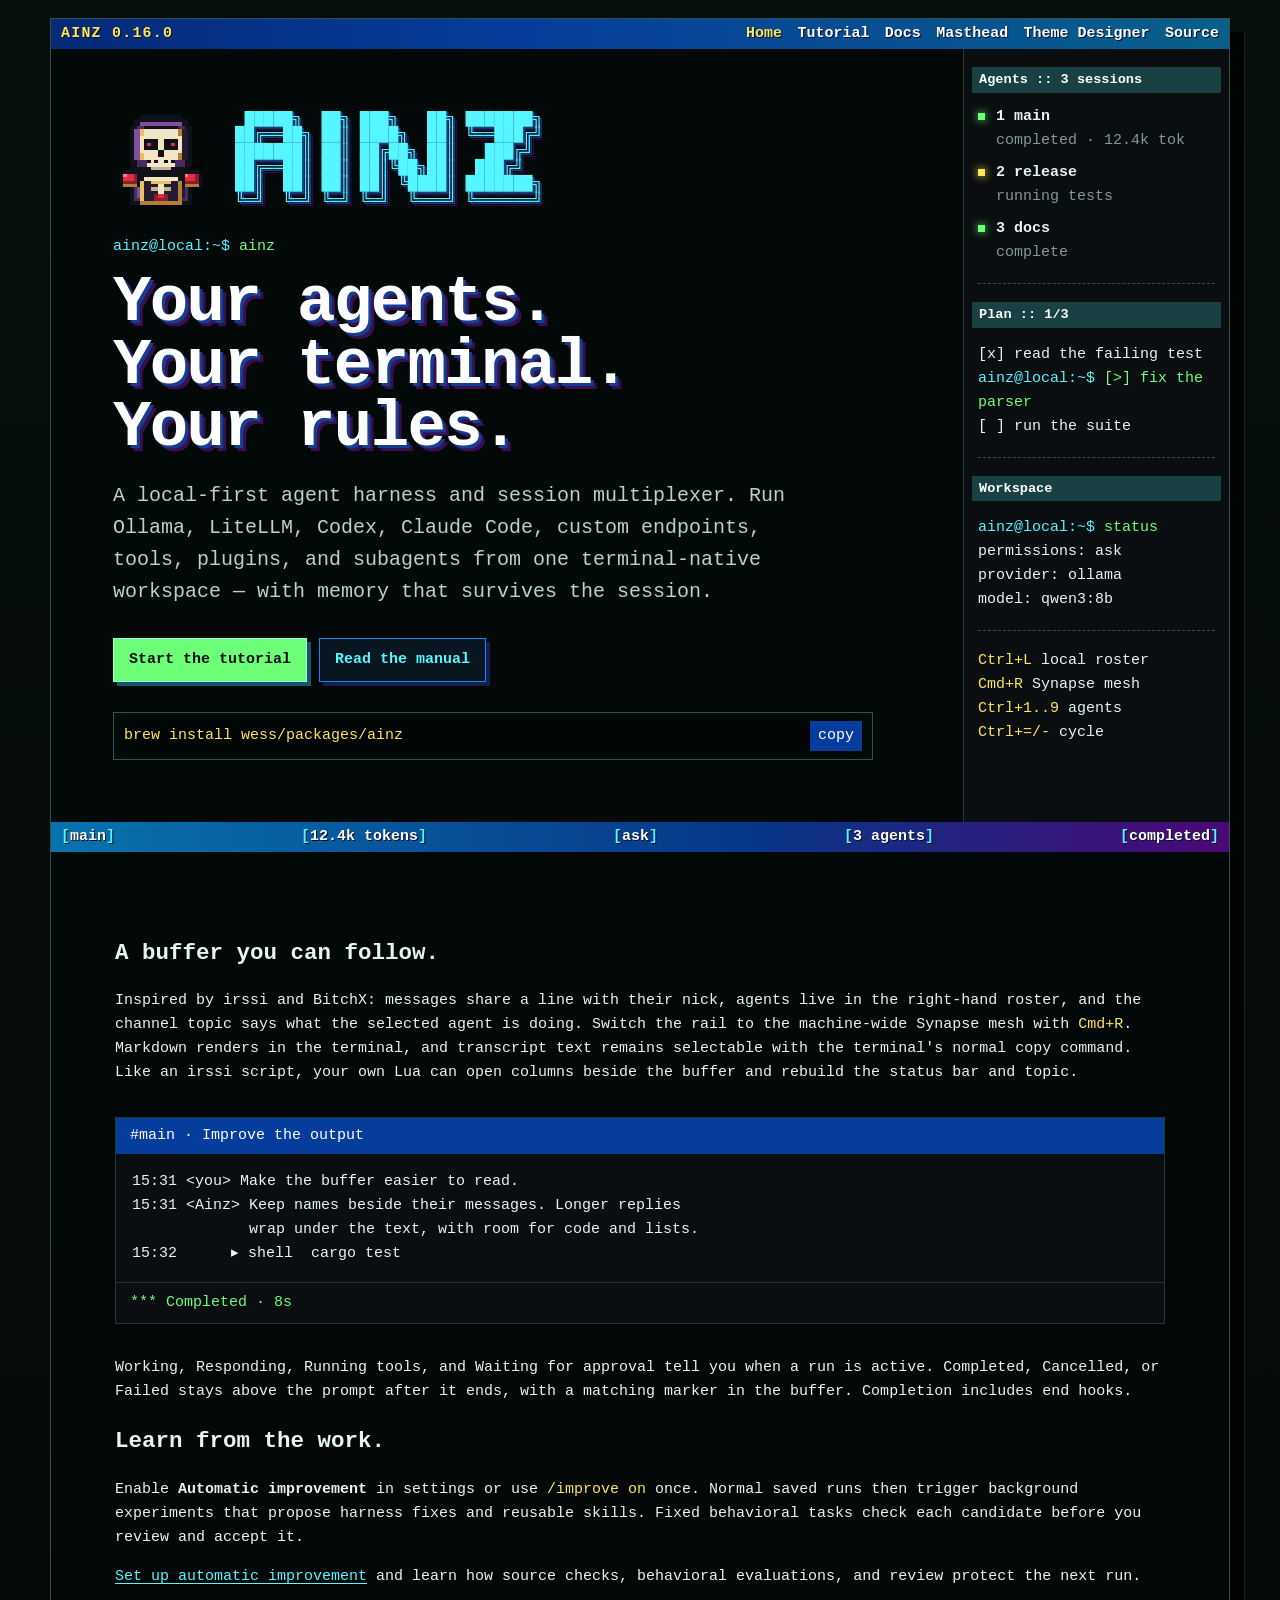
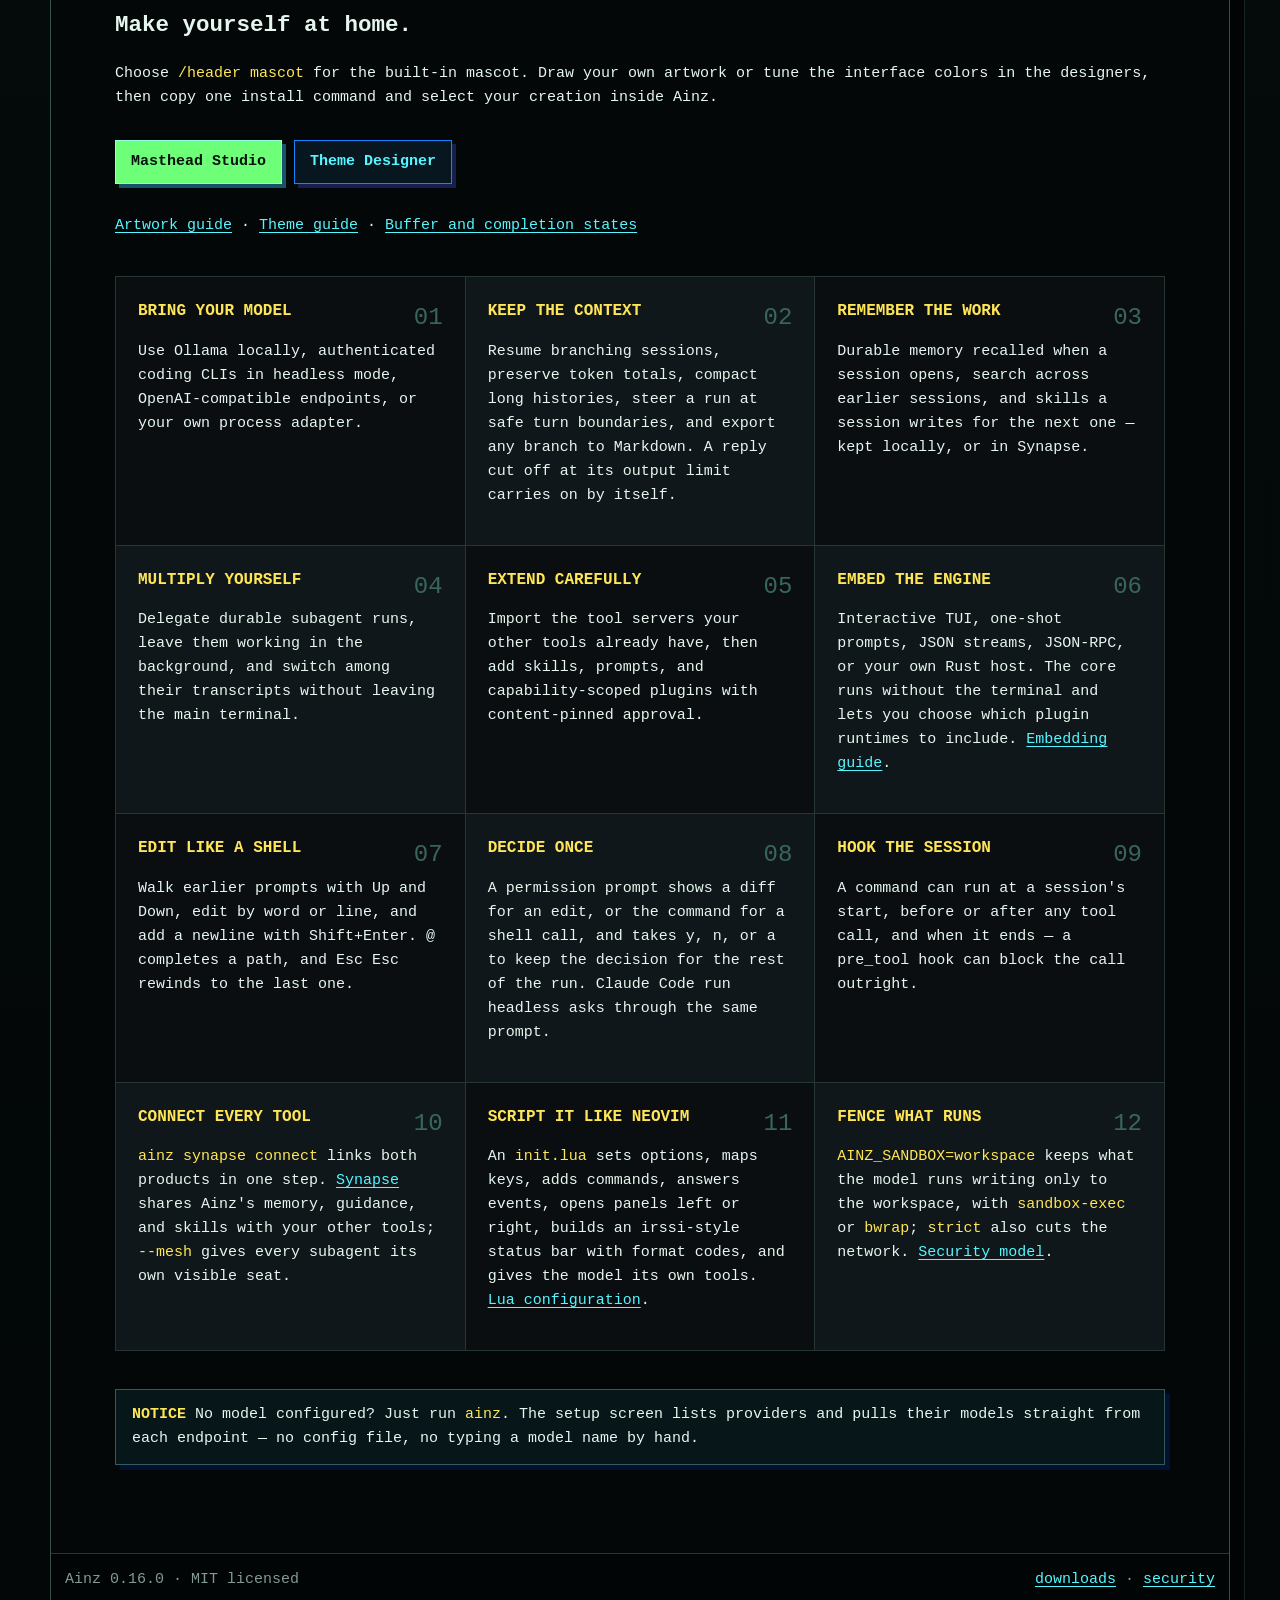
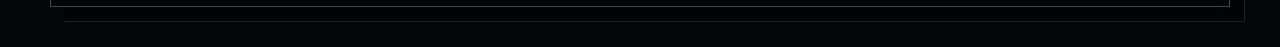
==== commit 02942b52: "Update docs and site for Lua configuration, recovery, and sandboxing" ====
--- a/site/index.html
+++ b/site/index.html
@@ -47,7 +47,7 @@
       <div class="statusline"><span>main</span><span>12.4k tokens</span><span>ask</span><span>3 agents</span><span>completed</span></div>
       <section class="content">
         <h2>A buffer you can follow.</h2>
-        <p>Inspired by irssi and BitchX: messages share a line with their nick, agents live in the right-hand roster, and the channel topic says what the selected agent is doing. Switch the rail to the machine-wide Synapse mesh with <code>Cmd+R</code>. Markdown renders in the terminal, and transcript text remains selectable with the terminal's normal copy command.</p>
+        <p>Inspired by irssi and BitchX: messages share a line with their nick, agents live in the right-hand roster, and the channel topic says what the selected agent is doing. Switch the rail to the machine-wide Synapse mesh with <code>Cmd+R</code>. Markdown renders in the terminal, and transcript text remains selectable with the terminal's normal copy command. Like an irssi script, your own Lua can open columns beside the buffer and rebuild the status bar and topic.</p>
         <div class="buffer-example"><p class="buffer-topic">#main · Improve the output</p><pre>15:31 &lt;you&gt; Make the buffer easier to read.
 15:31 &lt;Ainz&gt; Keep names beside their messages. Longer replies
              wrap under the text, with room for code and lists.
@@ -62,15 +62,17 @@
         <p><a href="docs/#headers">Artwork guide</a> · <a href="docs/#themes">Theme guide</a> · <a href="docs/#interface">Buffer and completion states</a></p>
         <div class="grid">
           <article class="card"><span class="index" aria-hidden="true">01</span><h2>Bring your model</h2><p>Use Ollama locally, authenticated coding CLIs in headless mode, OpenAI-compatible endpoints, or your own process adapter.</p></article>
-          <article class="card"><span class="index" aria-hidden="true">02</span><h2>Keep the context</h2><p>Resume branching sessions, preserve token totals, compact long histories, steer a run at safe turn boundaries, and export any branch to Markdown.</p></article>
+          <article class="card"><span class="index" aria-hidden="true">02</span><h2>Keep the context</h2><p>Resume branching sessions, preserve token totals, compact long histories, steer a run at safe turn boundaries, and export any branch to Markdown. A reply cut off at its output limit carries on by itself.</p></article>
           <article class="card"><span class="index" aria-hidden="true">03</span><h2>Remember the work</h2><p>Durable memory recalled when a session opens, search across earlier sessions, and skills a session writes for the next one — kept locally, or in Synapse.</p></article>
           <article class="card"><span class="index" aria-hidden="true">04</span><h2>Multiply yourself</h2><p>Delegate durable subagent runs, leave them working in the background, and switch among their transcripts without leaving the main terminal.</p></article>
           <article class="card"><span class="index" aria-hidden="true">05</span><h2>Extend carefully</h2><p>Import the tool servers your other tools already have, then add skills, prompts, and capability-scoped plugins with content-pinned approval.</p></article>
           <article class="card"><span class="index" aria-hidden="true">06</span><h2>Embed the engine</h2><p>Interactive TUI, one-shot prompts, JSON streams, JSON-RPC, or your own Rust host. The core runs without the terminal and lets you choose which plugin runtimes to include. <a href="docs/#embedding">Embedding guide</a>.</p></article>
           <article class="card"><span class="index" aria-hidden="true">07</span><h2>Edit like a shell</h2><p>Walk earlier prompts with Up and Down, edit by word or line, and add a newline with Shift+Enter. @ completes a path, and Esc Esc rewinds to the last one.</p></article>
-          <article class="card"><span class="index" aria-hidden="true">08</span><h2>Decide once</h2><p>A permission prompt shows a diff for an edit, or the command for a shell call, and takes y, n, or a to keep the decision for the rest of the run.</p></article>
+          <article class="card"><span class="index" aria-hidden="true">08</span><h2>Decide once</h2><p>A permission prompt shows a diff for an edit, or the command for a shell call, and takes y, n, or a to keep the decision for the rest of the run. Claude Code run headless asks through the same prompt.</p></article>
           <article class="card"><span class="index" aria-hidden="true">09</span><h2>Hook the session</h2><p>A command can run at a session's start, before or after any tool call, and when it ends — a pre_tool hook can block the call outright.</p></article>
           <article class="card"><span class="index" aria-hidden="true">10</span><h2>Connect every tool</h2><p><code>ainz synapse connect</code> links both products in one step. <a href="https://wess.io/synapse/">Synapse</a> shares Ainz's memory, guidance, and skills with your other tools; <code>--mesh</code> gives every subagent its own visible seat.</p></article>
+          <article class="card"><span class="index" aria-hidden="true">11</span><h2>Script it like Neovim</h2><p>An <code>init.lua</code> sets options, maps keys, adds commands, answers events, opens panels left or right, builds an irssi-style status bar with format codes, and gives the model its own tools. <a href="docs/#lua">Lua configuration</a>.</p></article>
+          <article class="card"><span class="index" aria-hidden="true">12</span><h2>Fence what runs</h2><p><code>AINZ_SANDBOX=workspace</code> keeps what the model runs writing only to the workspace, with <code>sandbox-exec</code> or <code>bwrap</code>; <code>strict</code> also cuts the network. <a href="docs/#security">Security model</a>.</p></article>
         </div>
         <div class="callout">No model configured? Just run <code>ainz</code>. The setup screen lists providers and pulls their models straight from each endpoint — no config file, no typing a model name by hand.</div>
       </section>
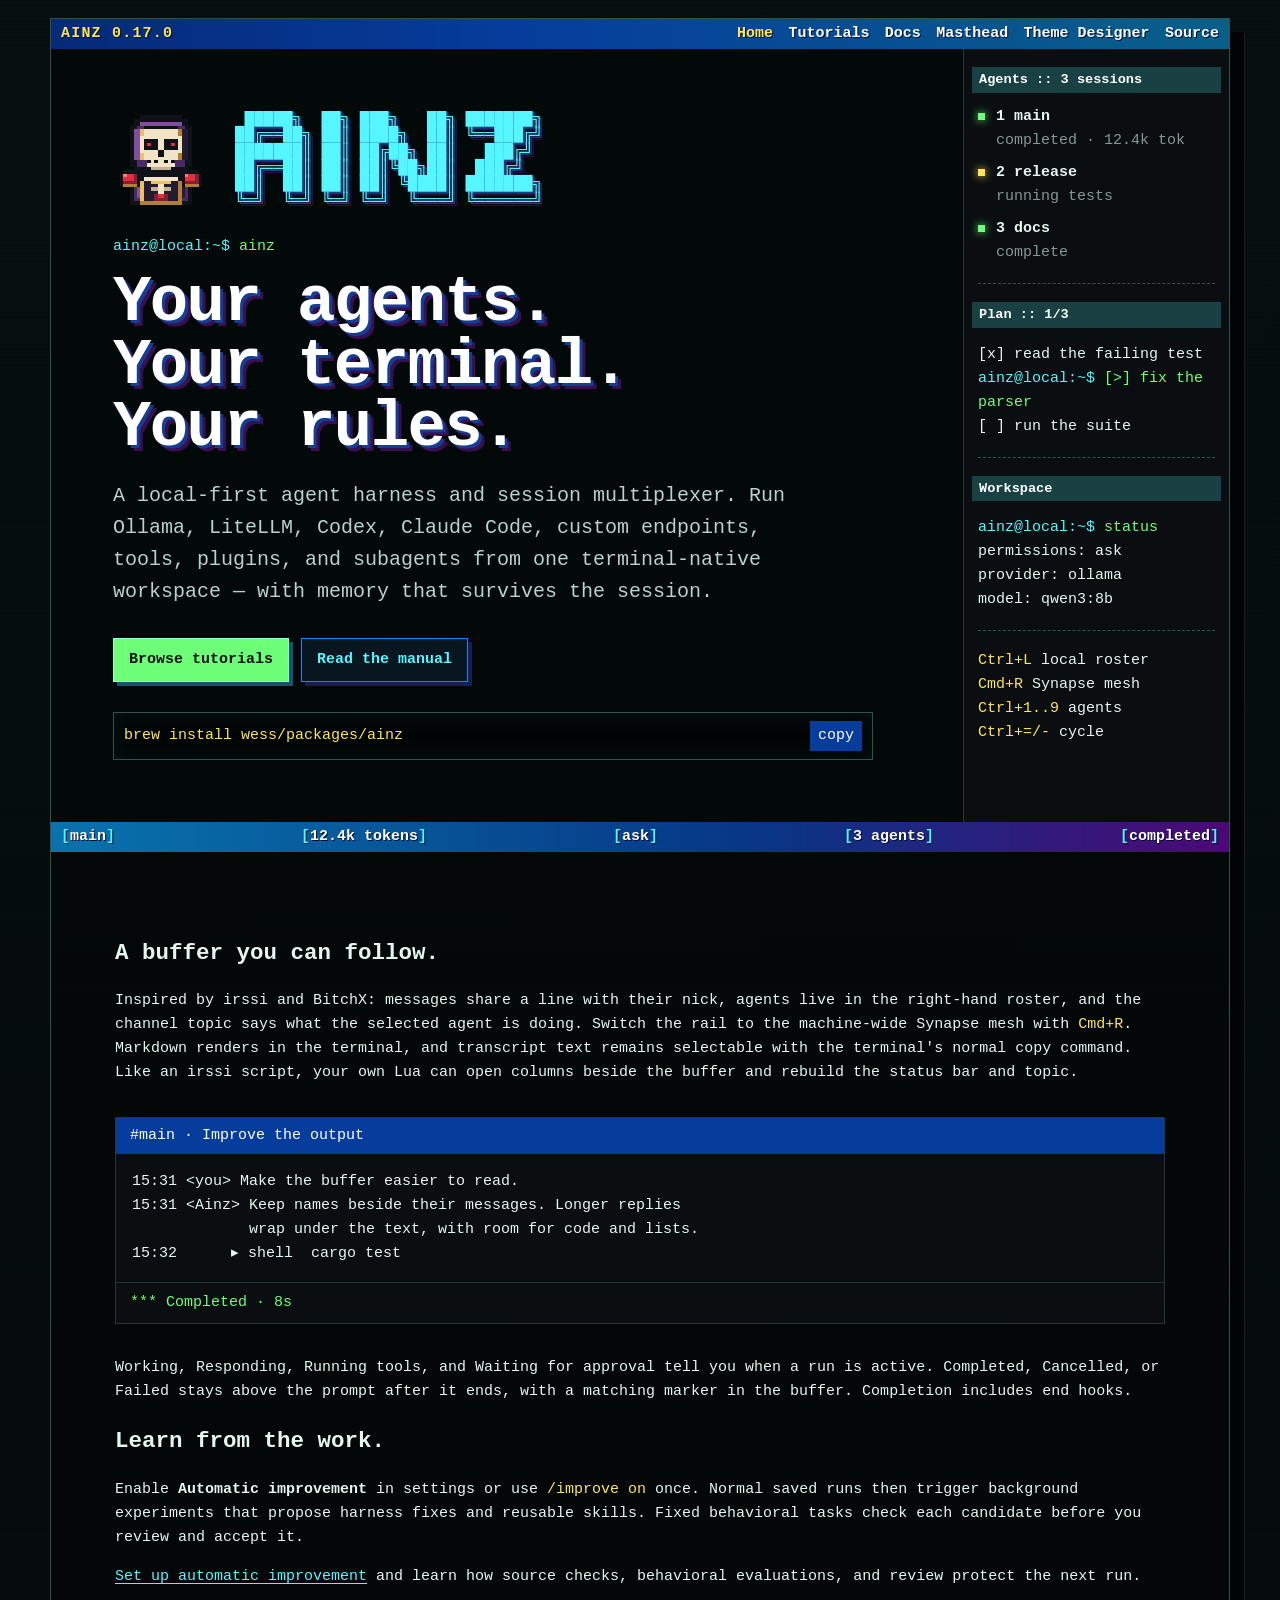
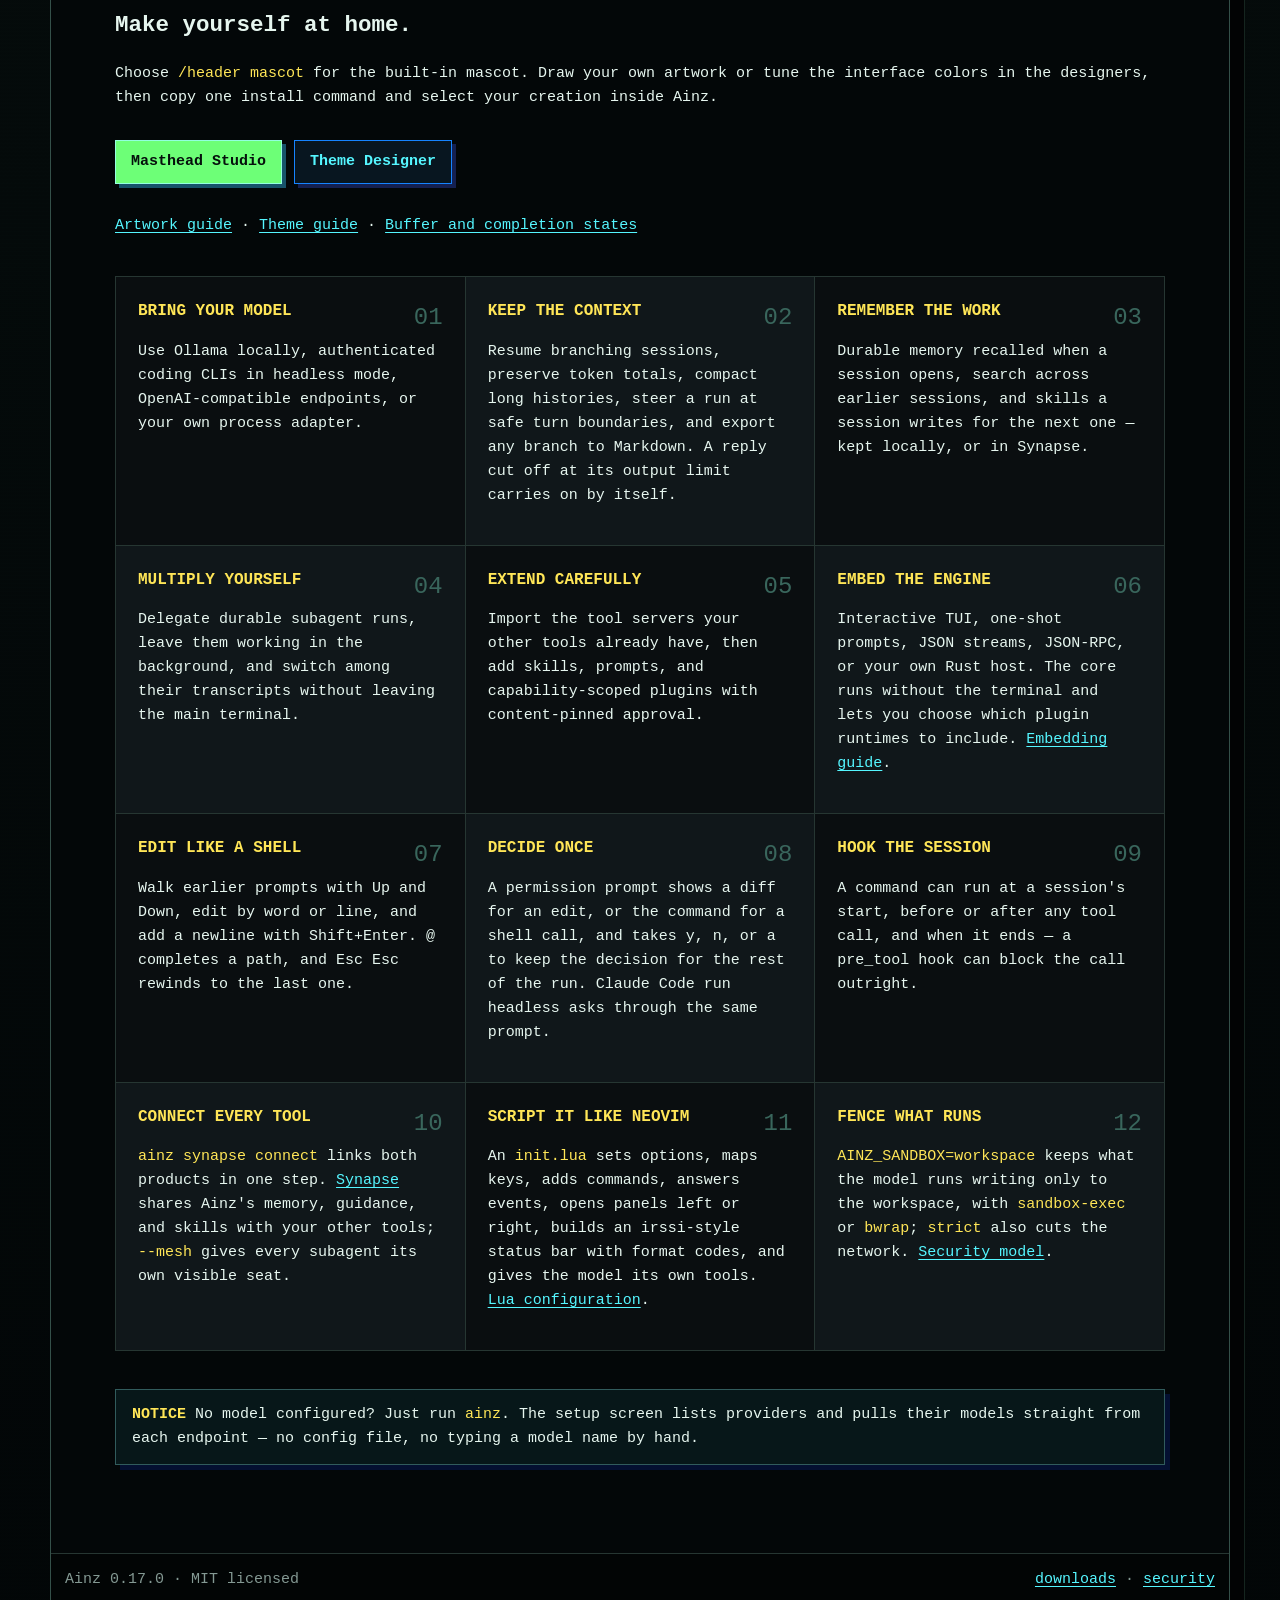
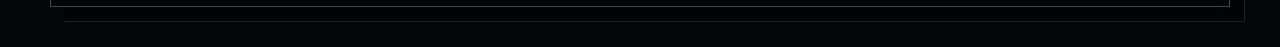
==== commit 586ebb23: "Release Ainz 0.17.0 Publish the Lua configuration, recovery, sandboxing, provider bridge, attachment" ====
--- a/site/index.html
+++ b/site/index.html
@@ -12,7 +12,7 @@
 <body>
   <a class="skip" href="#main">skip to content</a>
   <div class="shell">
-    <div class="topline"><strong>AINZ 0.16.0</strong><nav aria-label="Main navigation"><a aria-current="page" href="./">Home</a><a href="tutorial/">Tutorial</a><a href="docs/">Docs</a><a href="masthead/">Masthead</a><a href="theme/">Theme Designer</a><a href="https://github.com/wess/ainz">Source</a></nav></div>
+    <div class="topline"><strong>AINZ 0.17.0</strong><nav aria-label="Main navigation"><a aria-current="page" href="./">Home</a><a href="tutorial/">Tutorials</a><a href="docs/">Docs</a><a href="masthead/">Masthead</a><a href="theme/">Theme Designer</a><a href="https://github.com/wess/ainz">Source</a></nav></div>
     <main id="main">
       <section class="hero">
         <div class="mainpane">
@@ -26,7 +26,7 @@
           <div class="prompt">ainz</div>
           <h1>Your agents.<br>Your terminal.<br>Your rules.</h1>
           <p class="lede">A local-first agent harness and session multiplexer. Run Ollama, LiteLLM, Codex, Claude Code, custom endpoints, tools, plugins, and subagents from one terminal-native workspace — with memory that survives the session.</p>
-          <div class="actions"><a class="button" href="tutorial/">Start the tutorial</a><a class="button secondary" href="docs/">Read the manual</a></div>
+          <div class="actions"><a class="button" href="tutorial/">Browse tutorials</a><a class="button secondary" href="docs/">Read the manual</a></div>
           <div class="commandbox"><code>brew install wess/packages/ainz</code><button type="button" data-copy aria-label="Copy install command">copy</button></div>
         </div>
         <aside class="sidepane" aria-label="Agent roster preview">
@@ -77,7 +77,7 @@
         <div class="callout">No model configured? Just run <code>ainz</code>. The setup screen lists providers and pulls their models straight from each endpoint — no config file, no typing a model name by hand.</div>
       </section>
     </main>
-    <footer><span>Ainz 0.16.0 · MIT licensed</span><span><a href="https://github.com/wess/ainz/releases">downloads</a> · <a href="docs/#security">security</a></span></footer>
+    <footer><span>Ainz 0.17.0 · MIT licensed</span><span><a href="https://github.com/wess/ainz/releases">downloads</a> · <a href="docs/#security">security</a></span></footer>
   </div>
   <script src="assets/site.js"></script>
 </body>
--- a/site/assets/site.css
+++ b/site/assets/site.css
@@ -110,6 +110,18 @@
 .stepnum { width: 38px; height: 38px; display: grid; place-items: center; border: 1px solid var(--cyan); color: var(--yellow); background: #07234b; font-weight: bold; box-shadow: 4px 4px 0 #2e0e4d; }
 .step h2 { margin: 4px 0 12px; border: 0; }
 
+.tutorialmap { display: grid; grid-template-columns: repeat(2, minmax(0, 1fr)); gap: 1px; margin: 38px 0; border: 1px solid var(--line); background: var(--line); }
+.route { position: relative; display: grid; gap: 10px; min-height: 230px; padding: 24px; color: var(--white); background: var(--panel); text-decoration: none; }
+.route:nth-child(2), .route:nth-child(3) { background: var(--panel-2); }
+.route::before { content: "$"; position: absolute; right: 20px; top: 12px; color: #31584f; font-size: 2.4rem; font-weight: 900; }
+.route:hover { color: #fff; background: #0d2830; }
+.route strong { max-width: 20ch; color: var(--yellow); font-size: 1.15rem; }
+.route small { align-self: end; color: var(--muted); }
+.routecmd { width: max-content; color: var(--green); border-bottom: 1px dashed #315047; }
+.nextlesson { display: grid; gap: 5px; margin: 48px 0 12px 52px; padding: 16px 18px; border: 1px solid var(--line); border-left: 3px solid var(--green); background: var(--panel); }
+.nextlesson span { color: var(--muted); font-size: .8rem; }
+.nextlesson a { font-weight: 800; }
+
 footer { display: flex; flex-wrap: wrap; justify-content: space-between; gap: 10px; border-top: 1px solid var(--line); padding: 14px; color: var(--muted); background: #020505; }
 
 @media (max-width: 800px) {
@@ -120,6 +132,9 @@
   .mainpane { border-right: 0; }
   .sidepane { display: none; }
   .grid { grid-template-columns: 1fr; }
+  .tutorialmap { grid-template-columns: 1fr; }
+  .route { min-height: 190px; }
+  .nextlesson { margin-left: 0; }
   .split { grid-template-columns: minmax(0, 1fr); }
   .toc { position: static; columns: 2; }
   .statusline span:nth-child(n+3) { display: none; }
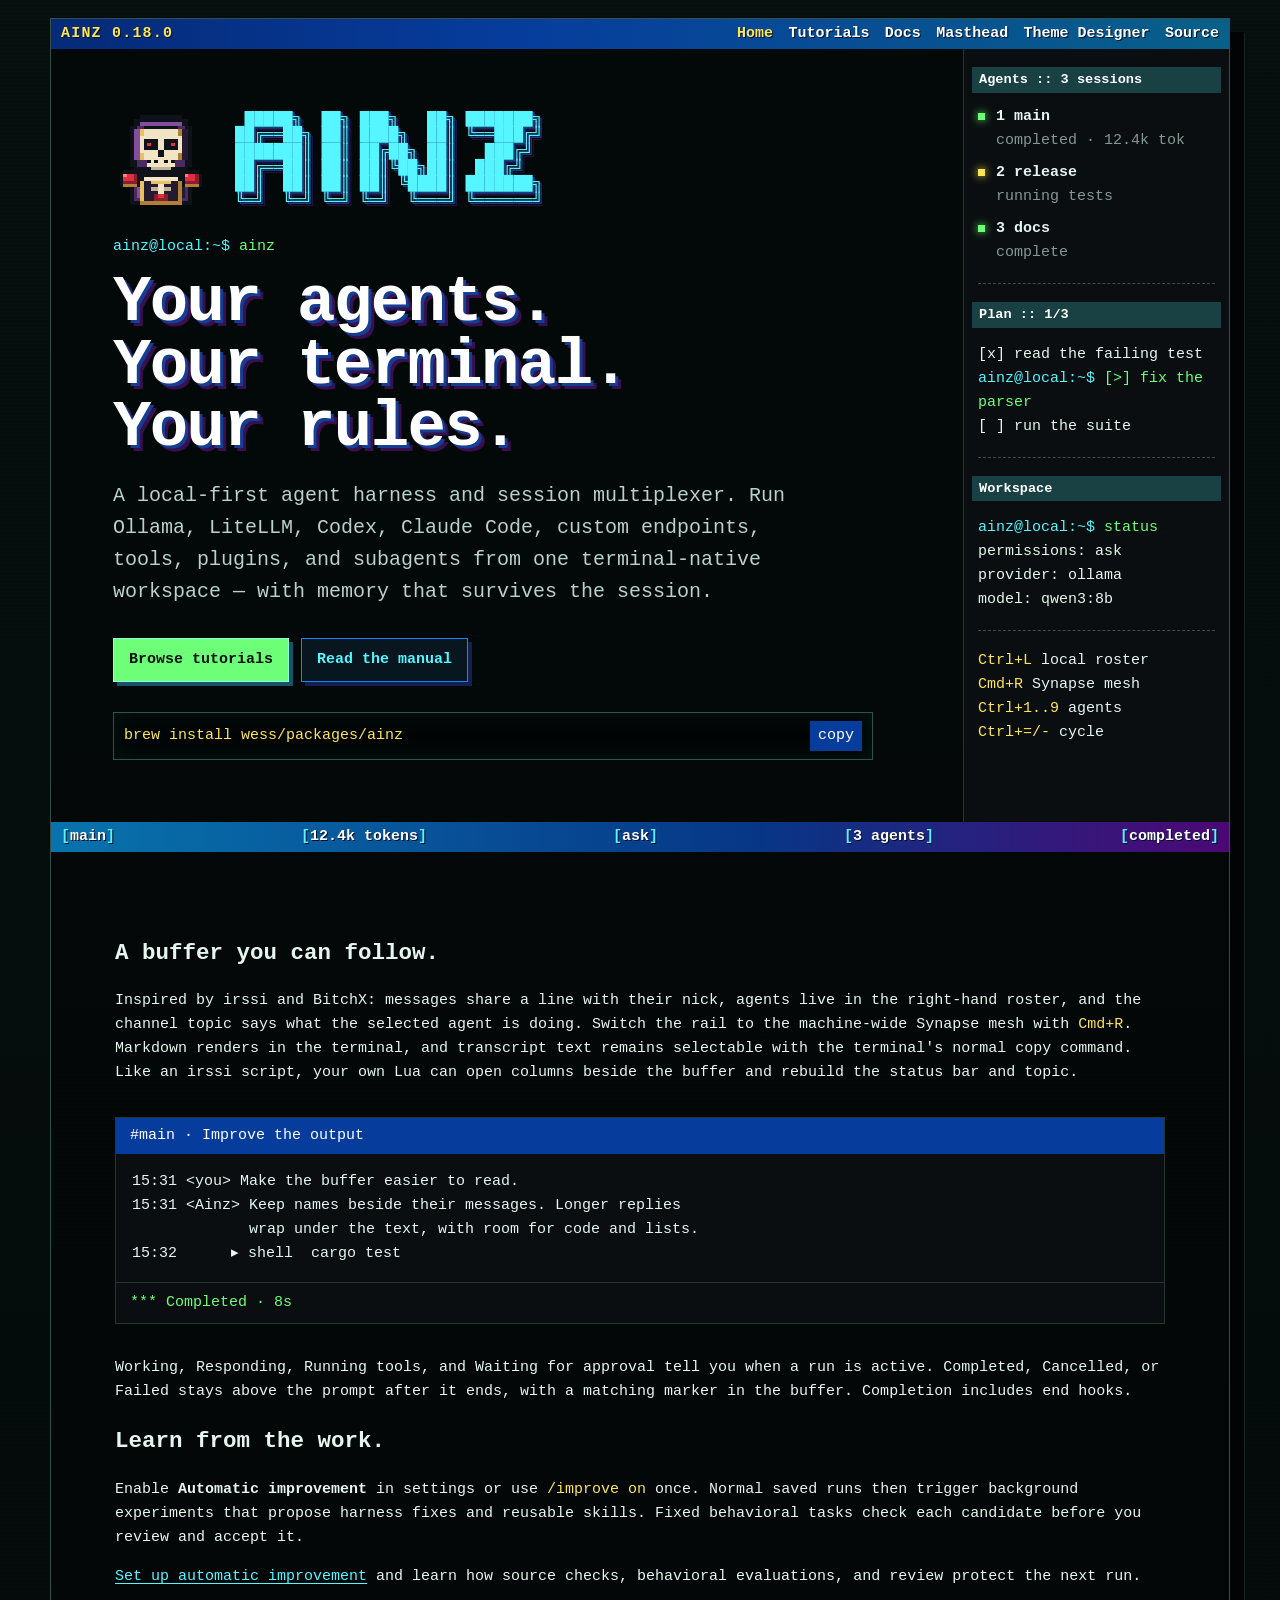
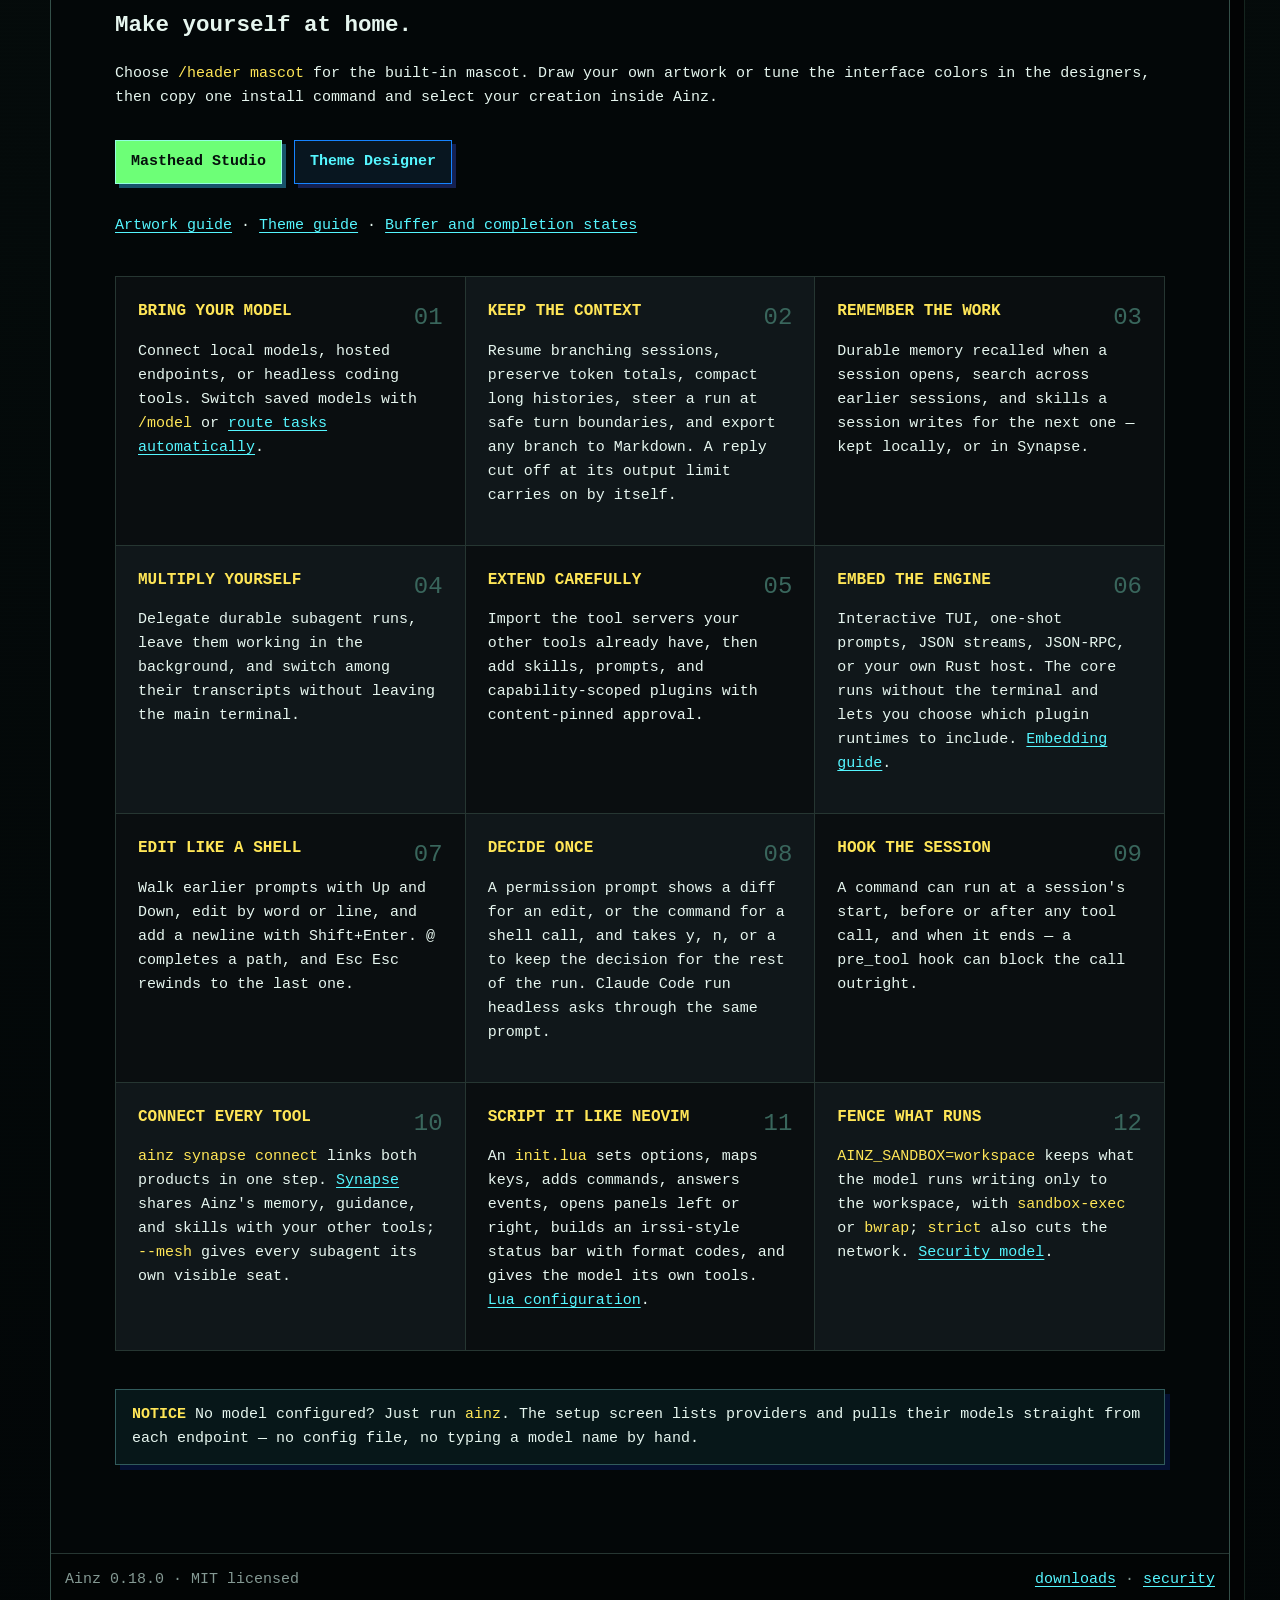
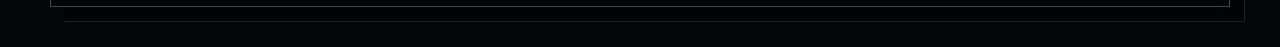
==== commit 97f71909: "Release Ainz 0.18.0 Publish cross-provider model switching and opt-in task routing. Update the manua" ====
--- a/site/index.html
+++ b/site/index.html
@@ -12,7 +12,7 @@
 <body>
   <a class="skip" href="#main">skip to content</a>
   <div class="shell">
-    <div class="topline"><strong>AINZ 0.17.0</strong><nav aria-label="Main navigation"><a aria-current="page" href="./">Home</a><a href="tutorial/">Tutorials</a><a href="docs/">Docs</a><a href="masthead/">Masthead</a><a href="theme/">Theme Designer</a><a href="https://github.com/wess/ainz">Source</a></nav></div>
+    <div class="topline"><strong>AINZ 0.18.0</strong><nav aria-label="Main navigation"><a aria-current="page" href="./">Home</a><a href="tutorial/">Tutorials</a><a href="docs/">Docs</a><a href="masthead/">Masthead</a><a href="theme/">Theme Designer</a><a href="https://github.com/wess/ainz">Source</a></nav></div>
     <main id="main">
       <section class="hero">
         <div class="mainpane">
@@ -61,7 +61,7 @@
         <div class="actions"><a class="button" href="masthead/">Masthead Studio</a><a class="button secondary" href="theme/">Theme Designer</a></div>
         <p><a href="docs/#headers">Artwork guide</a> · <a href="docs/#themes">Theme guide</a> · <a href="docs/#interface">Buffer and completion states</a></p>
         <div class="grid">
-          <article class="card"><span class="index" aria-hidden="true">01</span><h2>Bring your model</h2><p>Use Ollama locally, authenticated coding CLIs in headless mode, OpenAI-compatible endpoints, or your own process adapter.</p></article>
+          <article class="card"><span class="index" aria-hidden="true">01</span><h2>Bring your model</h2><p>Connect local models, hosted endpoints, or headless coding tools. Switch saved models with <code>/model</code> or <a href="docs/#automatic-model-routing">route tasks automatically</a>.</p></article>
           <article class="card"><span class="index" aria-hidden="true">02</span><h2>Keep the context</h2><p>Resume branching sessions, preserve token totals, compact long histories, steer a run at safe turn boundaries, and export any branch to Markdown. A reply cut off at its output limit carries on by itself.</p></article>
           <article class="card"><span class="index" aria-hidden="true">03</span><h2>Remember the work</h2><p>Durable memory recalled when a session opens, search across earlier sessions, and skills a session writes for the next one — kept locally, or in Synapse.</p></article>
           <article class="card"><span class="index" aria-hidden="true">04</span><h2>Multiply yourself</h2><p>Delegate durable subagent runs, leave them working in the background, and switch among their transcripts without leaving the main terminal.</p></article>
@@ -77,7 +77,7 @@
         <div class="callout">No model configured? Just run <code>ainz</code>. The setup screen lists providers and pulls their models straight from each endpoint — no config file, no typing a model name by hand.</div>
       </section>
     </main>
-    <footer><span>Ainz 0.17.0 · MIT licensed</span><span><a href="https://github.com/wess/ainz/releases">downloads</a> · <a href="docs/#security">security</a></span></footer>
+    <footer><span>Ainz 0.18.0 · MIT licensed</span><span><a href="https://github.com/wess/ainz/releases">downloads</a> · <a href="docs/#security">security</a></span></footer>
   </div>
   <script src="assets/site.js"></script>
 </body>
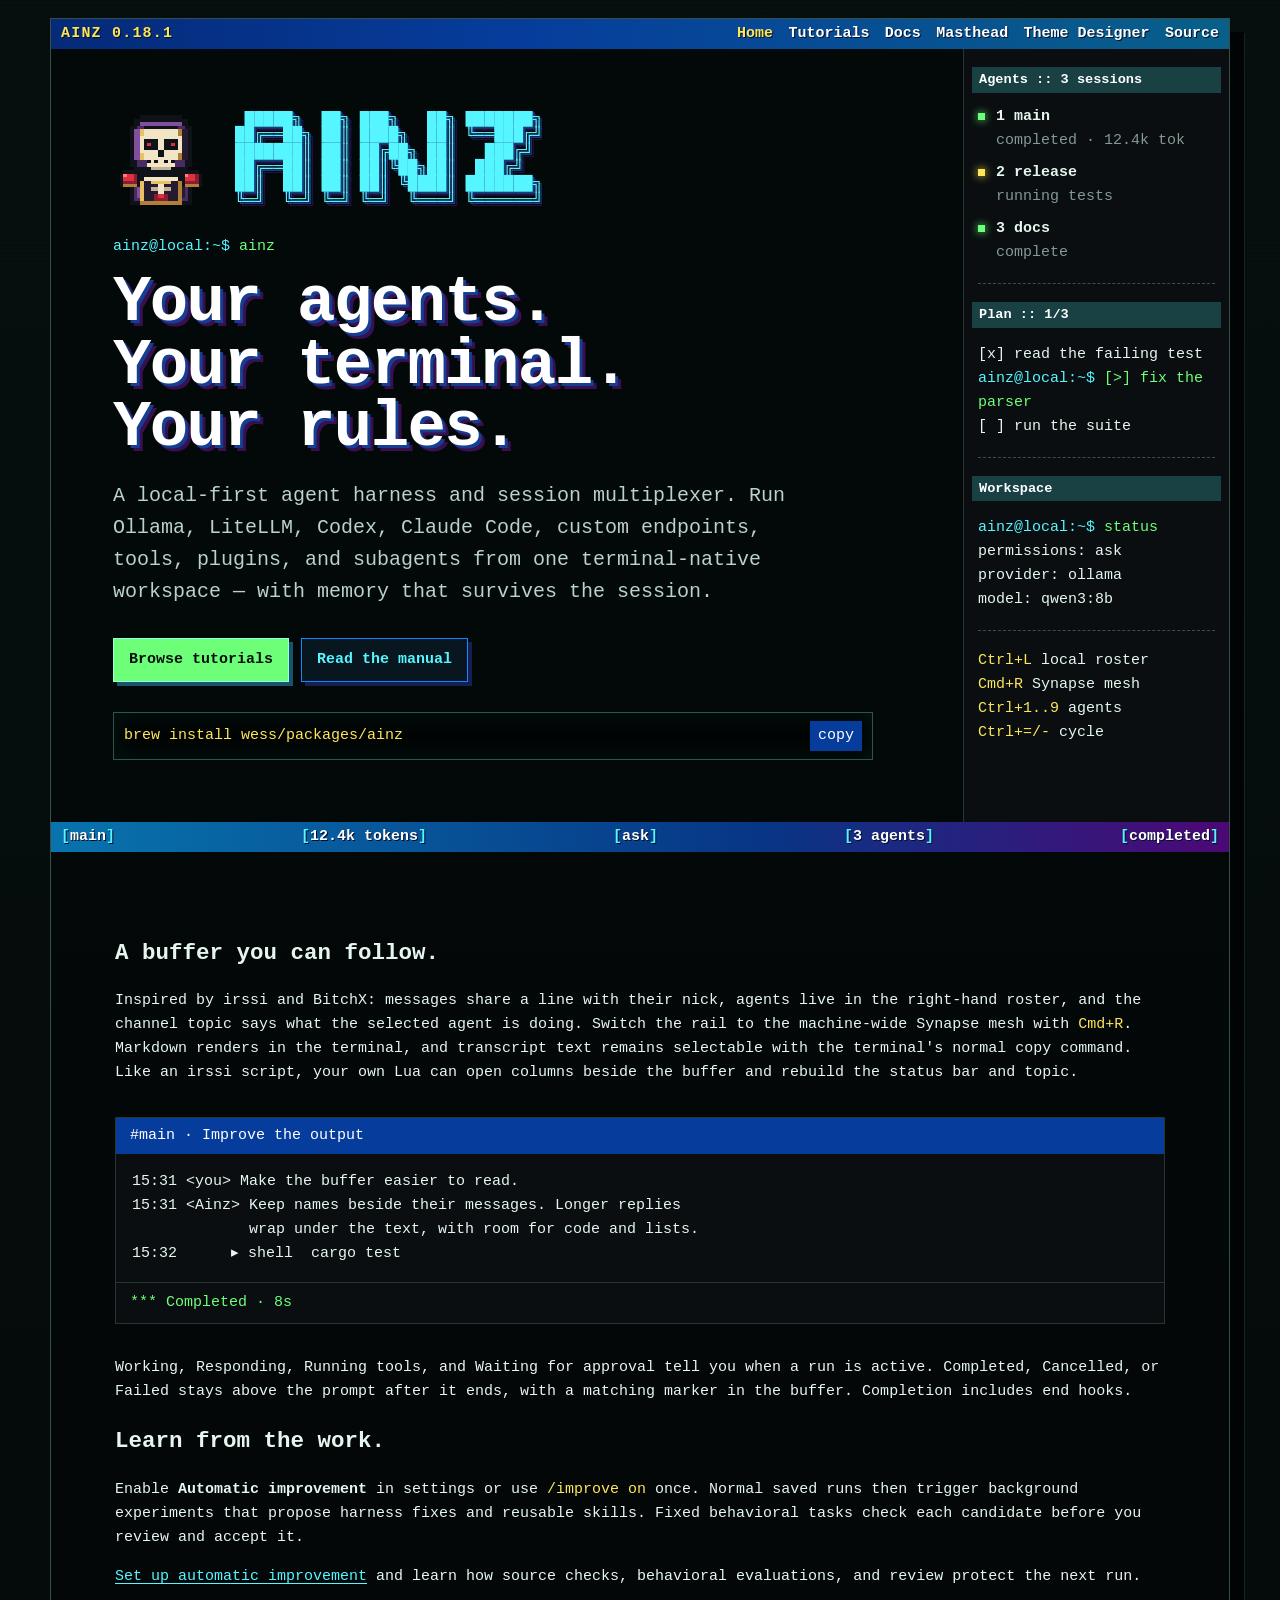
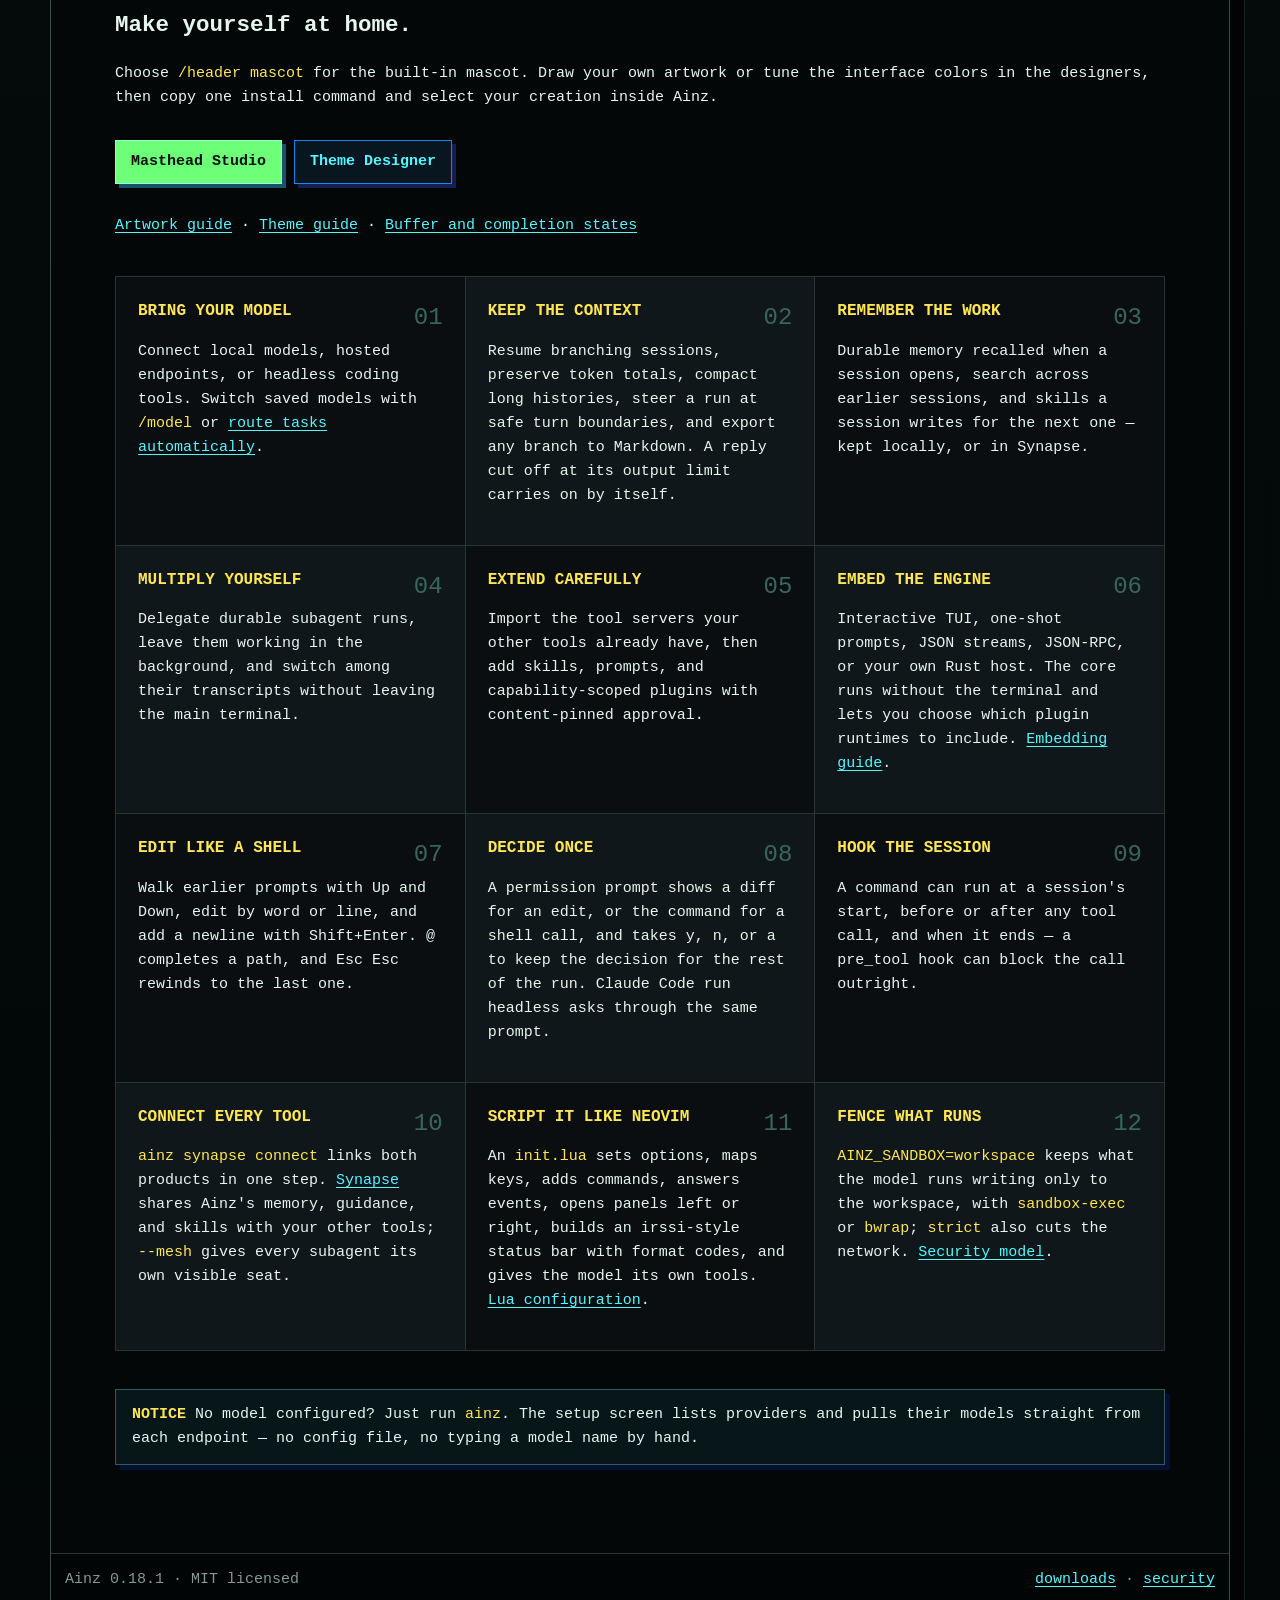
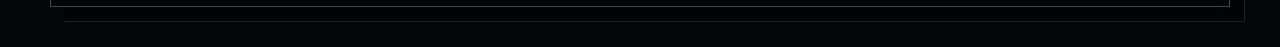
==== commit 2b898567: "Release Ainz 0.18.1" ====
--- a/site/index.html
+++ b/site/index.html
@@ -12,7 +12,7 @@
 <body>
   <a class="skip" href="#main">skip to content</a>
   <div class="shell">
-    <div class="topline"><strong>AINZ 0.18.0</strong><nav aria-label="Main navigation"><a aria-current="page" href="./">Home</a><a href="tutorial/">Tutorials</a><a href="docs/">Docs</a><a href="masthead/">Masthead</a><a href="theme/">Theme Designer</a><a href="https://github.com/wess/ainz">Source</a></nav></div>
+    <div class="topline"><strong>AINZ 0.18.1</strong><nav aria-label="Main navigation"><a aria-current="page" href="./">Home</a><a href="tutorial/">Tutorials</a><a href="docs/">Docs</a><a href="masthead/">Masthead</a><a href="theme/">Theme Designer</a><a href="https://github.com/wess/ainz">Source</a></nav></div>
     <main id="main">
       <section class="hero">
         <div class="mainpane">
@@ -77,7 +77,7 @@
         <div class="callout">No model configured? Just run <code>ainz</code>. The setup screen lists providers and pulls their models straight from each endpoint — no config file, no typing a model name by hand.</div>
       </section>
     </main>
-    <footer><span>Ainz 0.18.0 · MIT licensed</span><span><a href="https://github.com/wess/ainz/releases">downloads</a> · <a href="docs/#security">security</a></span></footer>
+    <footer><span>Ainz 0.18.1 · MIT licensed</span><span><a href="https://github.com/wess/ainz/releases">downloads</a> · <a href="docs/#security">security</a></span></footer>
   </div>
   <script src="assets/site.js"></script>
 </body>
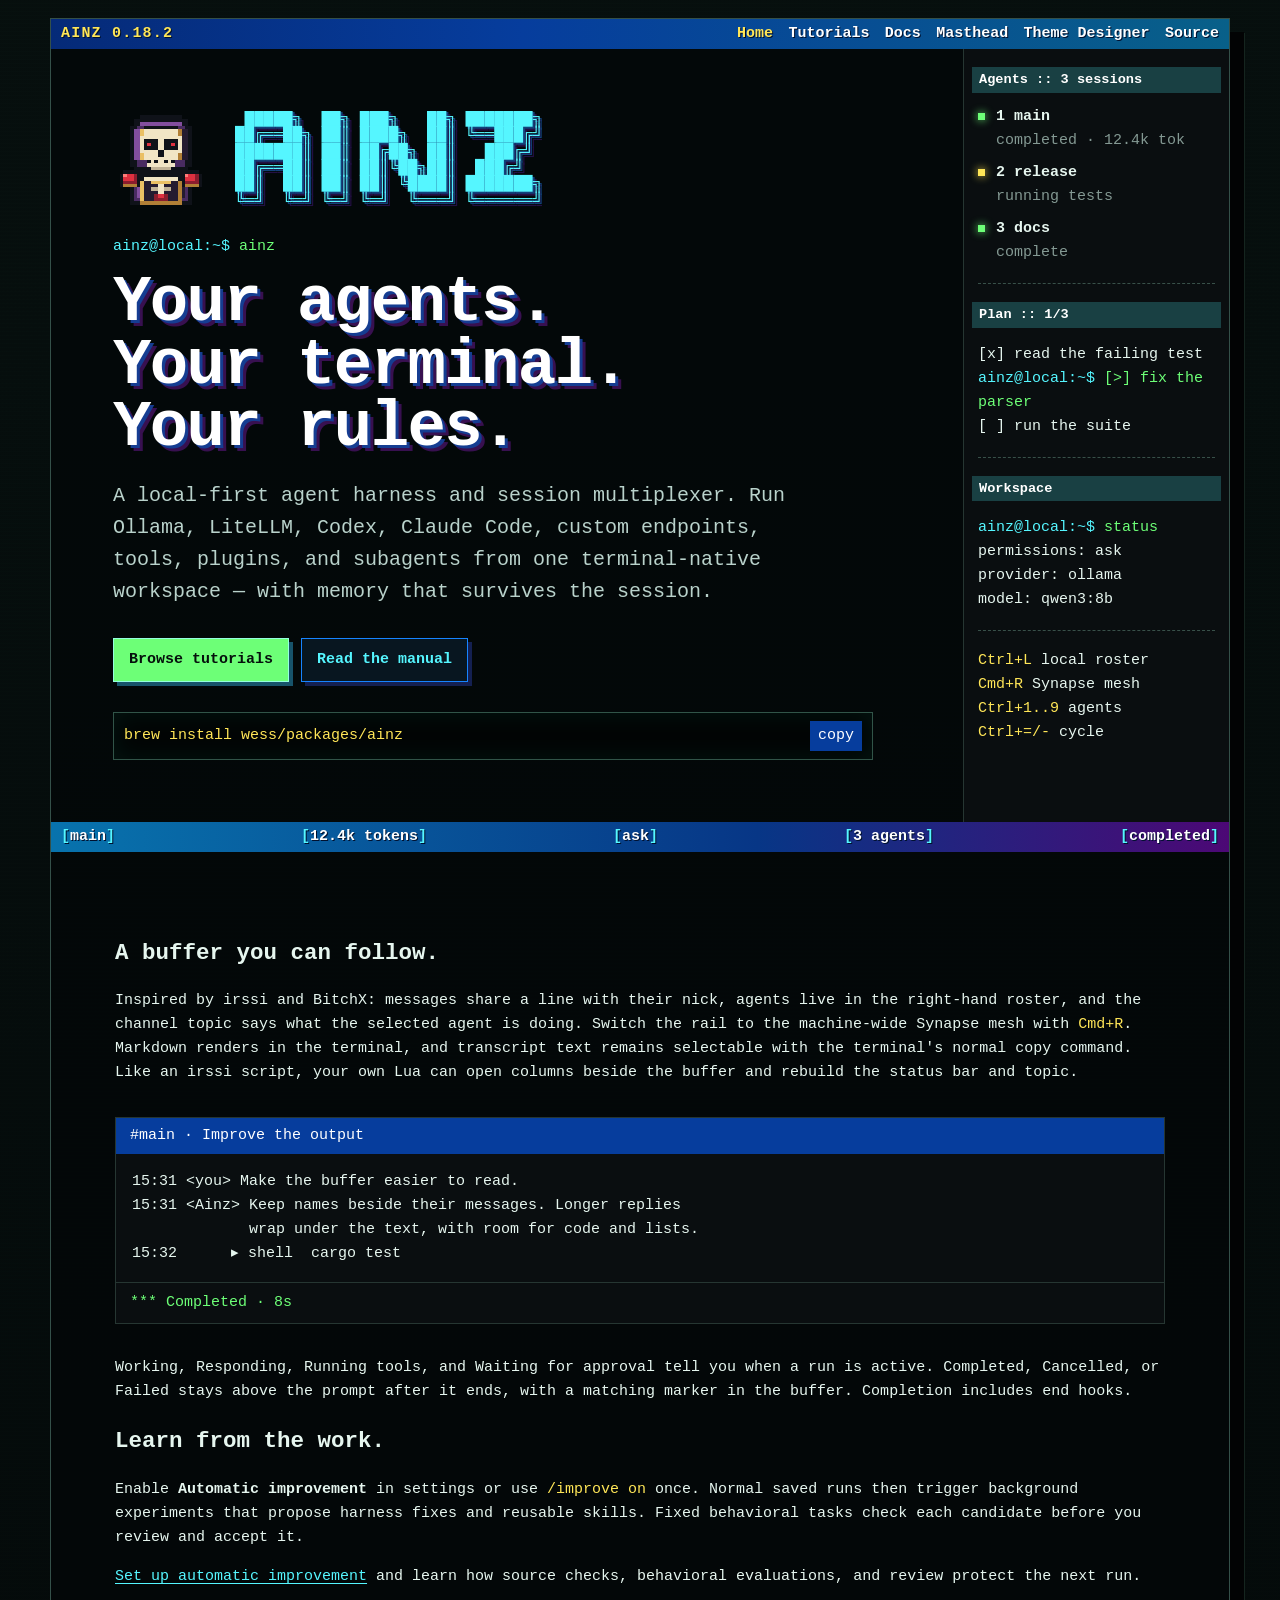
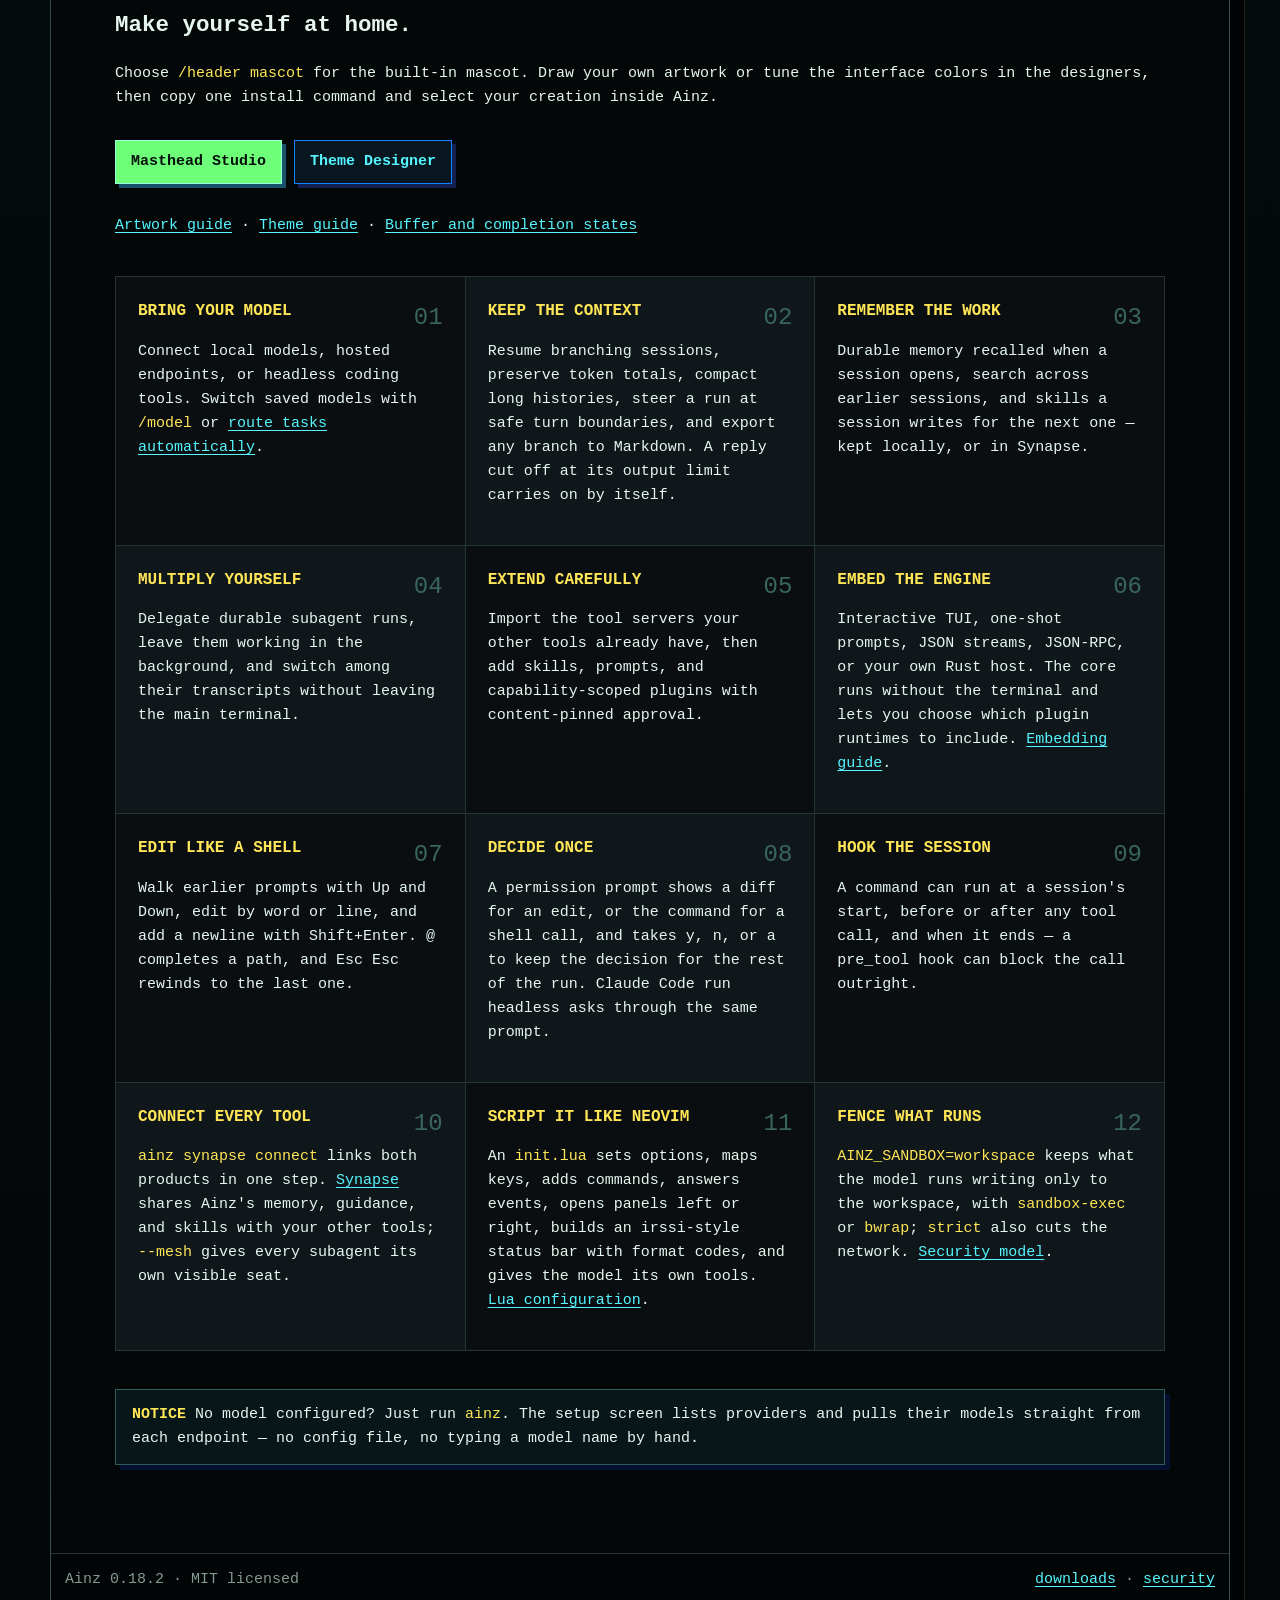
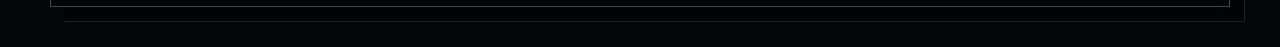
==== commit 84665705: "Release Ainz 0.18.2 Update the terminal integration test to verify that code blocks stay borderless " ====
--- a/site/index.html
+++ b/site/index.html
@@ -12,7 +12,7 @@
 <body>
   <a class="skip" href="#main">skip to content</a>
   <div class="shell">
-    <div class="topline"><strong>AINZ 0.18.1</strong><nav aria-label="Main navigation"><a aria-current="page" href="./">Home</a><a href="tutorial/">Tutorials</a><a href="docs/">Docs</a><a href="masthead/">Masthead</a><a href="theme/">Theme Designer</a><a href="https://github.com/wess/ainz">Source</a></nav></div>
+    <div class="topline"><strong>AINZ 0.18.2</strong><nav aria-label="Main navigation"><a aria-current="page" href="./">Home</a><a href="tutorial/">Tutorials</a><a href="docs/">Docs</a><a href="masthead/">Masthead</a><a href="theme/">Theme Designer</a><a href="https://github.com/wess/ainz">Source</a></nav></div>
     <main id="main">
       <section class="hero">
         <div class="mainpane">
@@ -77,7 +77,7 @@
         <div class="callout">No model configured? Just run <code>ainz</code>. The setup screen lists providers and pulls their models straight from each endpoint — no config file, no typing a model name by hand.</div>
       </section>
     </main>
-    <footer><span>Ainz 0.18.1 · MIT licensed</span><span><a href="https://github.com/wess/ainz/releases">downloads</a> · <a href="docs/#security">security</a></span></footer>
+    <footer><span>Ainz 0.18.2 · MIT licensed</span><span><a href="https://github.com/wess/ainz/releases">downloads</a> · <a href="docs/#security">security</a></span></footer>
   </div>
   <script src="assets/site.js"></script>
 </body>
